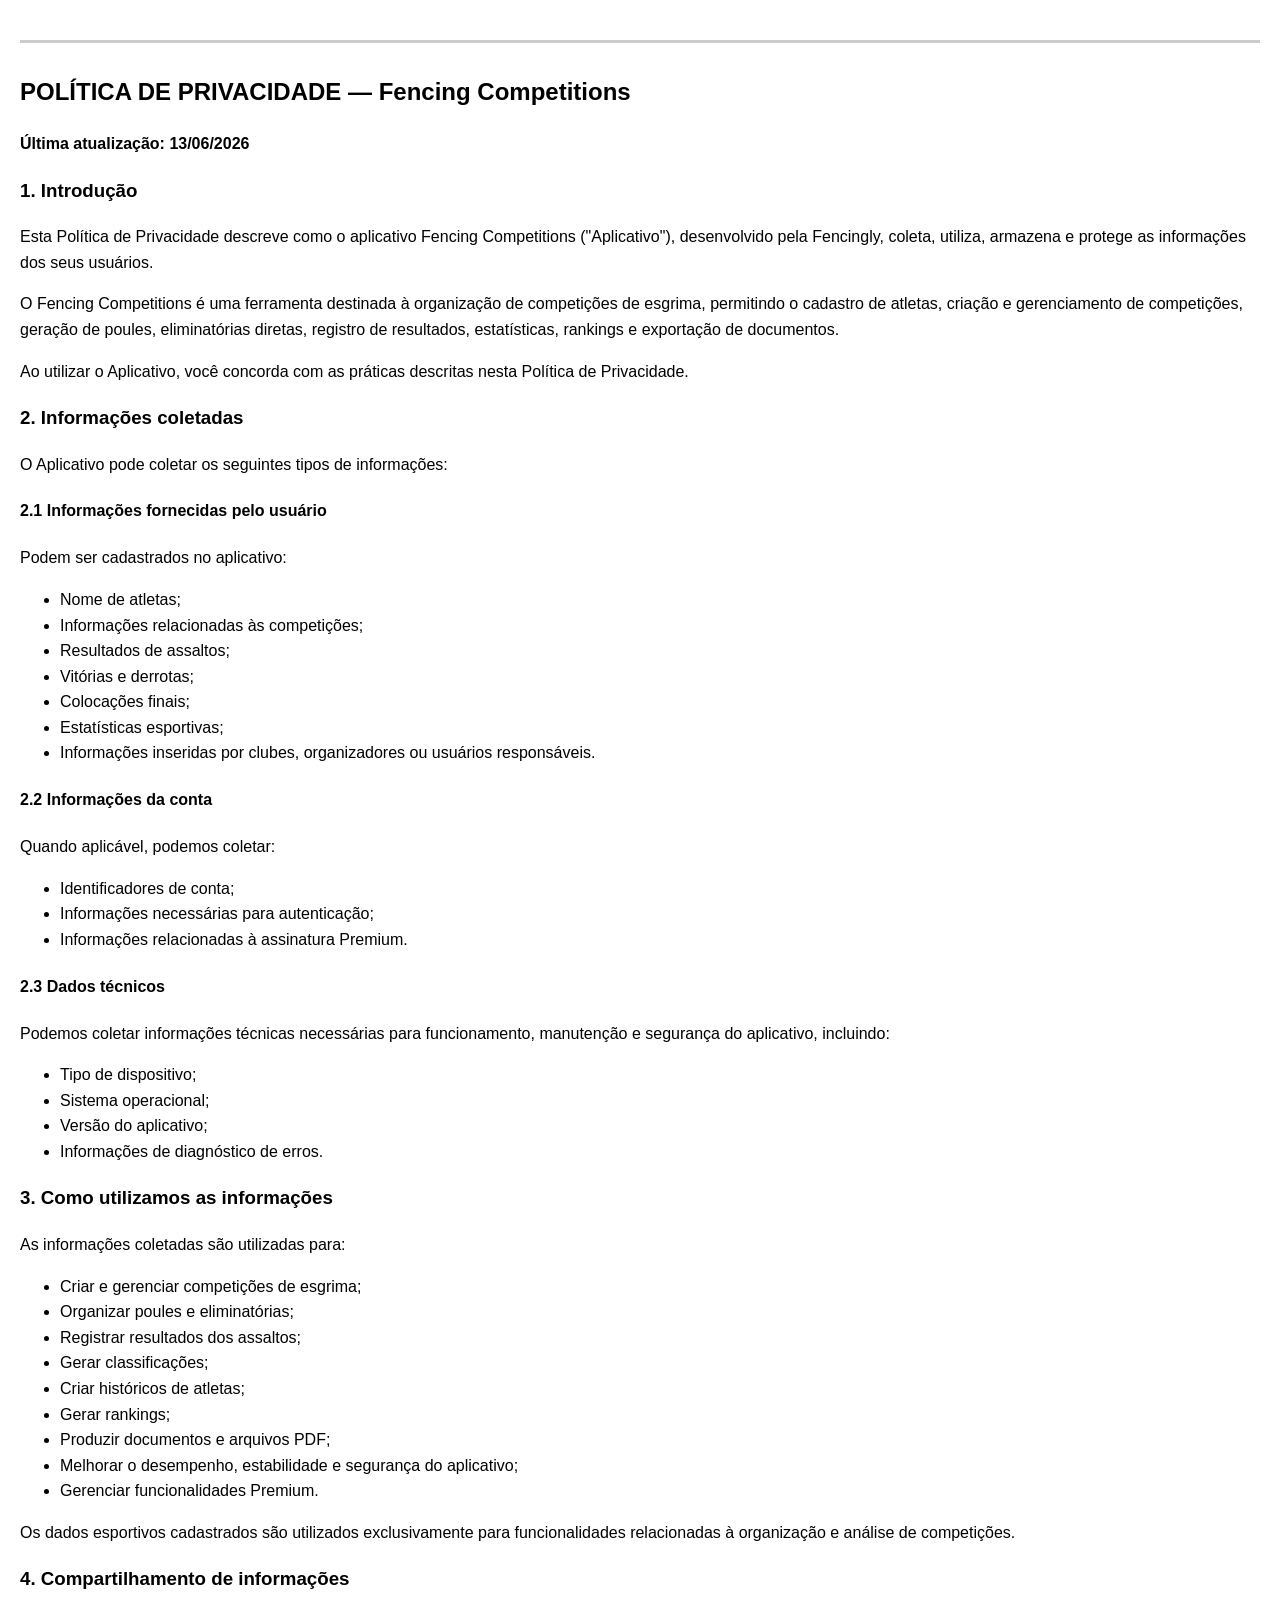
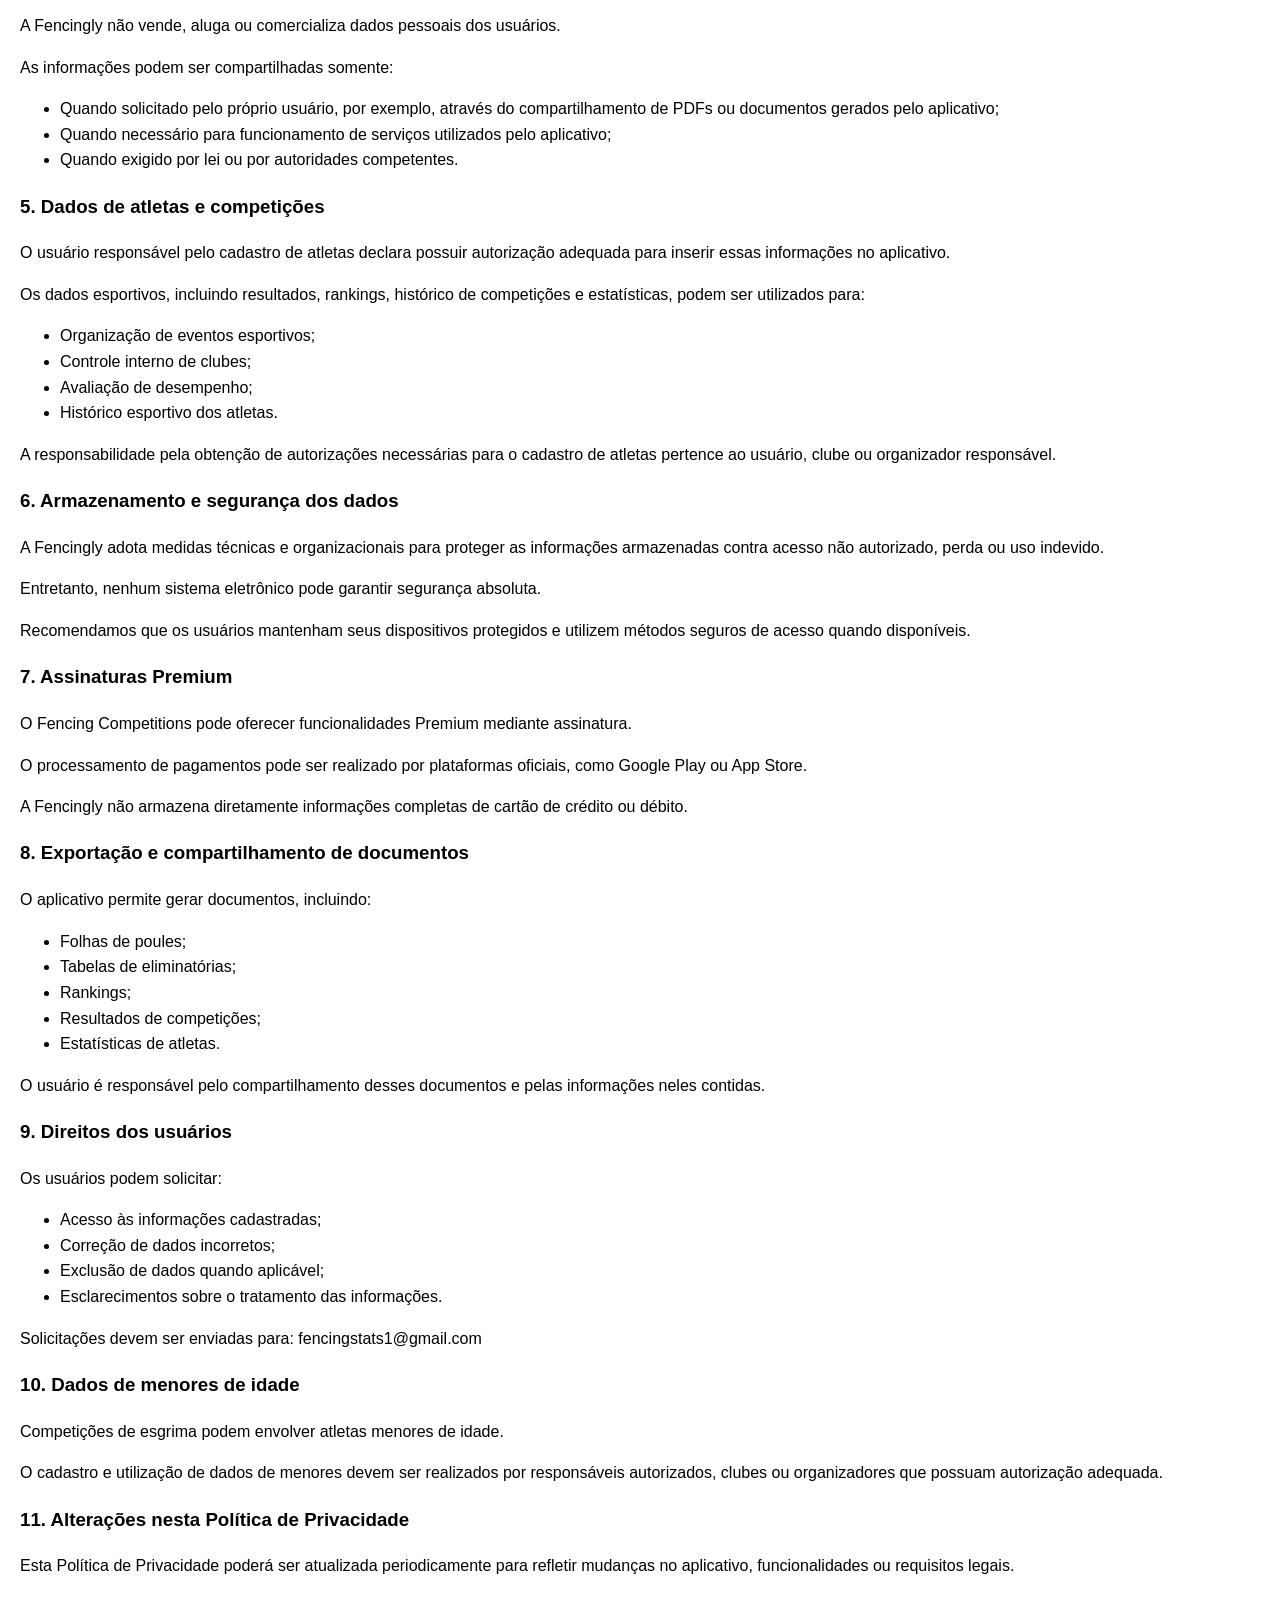
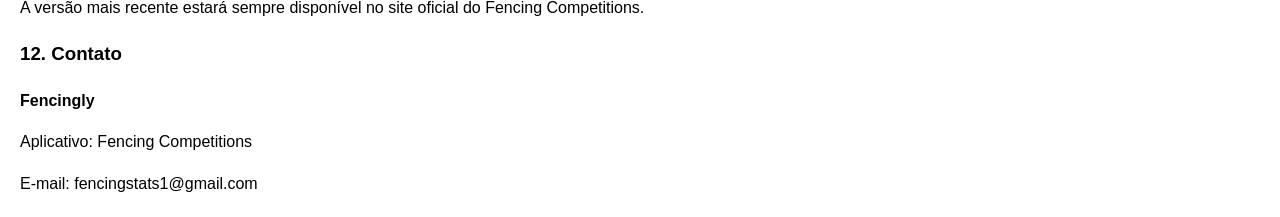
==== privacy-fencing-competitions.html @ 4d1de7b6 "Add Fencing Competitions privacy policy page" ====
<!DOCTYPE html>
<html lang="pt-BR">
<head>
<meta charset="UTF-8">
<meta name="viewport" content="width=device-width, initial-scale=1.0">
<title>Política de Privacidade – Fencing Competitions</title>
<style>
body { font-family: Arial, sans-serif; margin:20px; line-height:1.6; }
.lang { border-top:3px solid #ccc; padding-top:30px; margin-top:40px; }
h2 { margin-top:0; }
</style>
</head>
<body>

<a id="pt"></a>
<div class="lang">
<h2>POLÍTICA DE PRIVACIDADE — Fencing Competitions</h2>

<p><strong>Última atualização: 13/06/2026</strong></p>

<h3>1. Introdução</h3>

<p>Esta Política de Privacidade descreve como o aplicativo Fencing Competitions ("Aplicativo"), desenvolvido pela Fencingly, coleta, utiliza, armazena e protege as informações dos seus usuários.</p>

<p>O Fencing Competitions é uma ferramenta destinada à organização de competições de esgrima, permitindo o cadastro de atletas, criação e gerenciamento de competições, geração de poules, eliminatórias diretas, registro de resultados, estatísticas, rankings e exportação de documentos.</p>

<p>Ao utilizar o Aplicativo, você concorda com as práticas descritas nesta Política de Privacidade.</p>

<h3>2. Informações coletadas</h3>

<p>O Aplicativo pode coletar os seguintes tipos de informações:</p>

<h4>2.1 Informações fornecidas pelo usuário</h4>

<p>Podem ser cadastrados no aplicativo:</p>
<ul>
<li>Nome de atletas;</li>
<li>Informações relacionadas às competições;</li>
<li>Resultados de assaltos;</li>
<li>Vitórias e derrotas;</li>
<li>Colocações finais;</li>
<li>Estatísticas esportivas;</li>
<li>Informações inseridas por clubes, organizadores ou usuários responsáveis.</li>
</ul>

<h4>2.2 Informações da conta</h4>

<p>Quando aplicável, podemos coletar:</p>
<ul>
<li>Identificadores de conta;</li>
<li>Informações necessárias para autenticação;</li>
<li>Informações relacionadas à assinatura Premium.</li>
</ul>

<h4>2.3 Dados técnicos</h4>

<p>Podemos coletar informações técnicas necessárias para funcionamento, manutenção e segurança do aplicativo, incluindo:</p>
<ul>
<li>Tipo de dispositivo;</li>
<li>Sistema operacional;</li>
<li>Versão do aplicativo;</li>
<li>Informações de diagnóstico de erros.</li>
</ul>

<h3>3. Como utilizamos as informações</h3>

<p>As informações coletadas são utilizadas para:</p>
<ul>
<li>Criar e gerenciar competições de esgrima;</li>
<li>Organizar poules e eliminatórias;</li>
<li>Registrar resultados dos assaltos;</li>
<li>Gerar classificações;</li>
<li>Criar históricos de atletas;</li>
<li>Gerar rankings;</li>
<li>Produzir documentos e arquivos PDF;</li>
<li>Melhorar o desempenho, estabilidade e segurança do aplicativo;</li>
<li>Gerenciar funcionalidades Premium.</li>
</ul>

<p>Os dados esportivos cadastrados são utilizados exclusivamente para funcionalidades relacionadas à organização e análise de competições.</p>

<h3>4. Compartilhamento de informações</h3>

<p>A Fencingly não vende, aluga ou comercializa dados pessoais dos usuários.</p>

<p>As informações podem ser compartilhadas somente:</p>
<ul>
<li>Quando solicitado pelo próprio usuário, por exemplo, através do compartilhamento de PDFs ou documentos gerados pelo aplicativo;</li>
<li>Quando necessário para funcionamento de serviços utilizados pelo aplicativo;</li>
<li>Quando exigido por lei ou por autoridades competentes.</li>
</ul>

<h3>5. Dados de atletas e competições</h3>

<p>O usuário responsável pelo cadastro de atletas declara possuir autorização adequada para inserir essas informações no aplicativo.</p>

<p>Os dados esportivos, incluindo resultados, rankings, histórico de competições e estatísticas, podem ser utilizados para:</p>
<ul>
<li>Organização de eventos esportivos;</li>
<li>Controle interno de clubes;</li>
<li>Avaliação de desempenho;</li>
<li>Histórico esportivo dos atletas.</li>
</ul>

<p>A responsabilidade pela obtenção de autorizações necessárias para o cadastro de atletas pertence ao usuário, clube ou organizador responsável.</p>

<h3>6. Armazenamento e segurança dos dados</h3>

<p>A Fencingly adota medidas técnicas e organizacionais para proteger as informações armazenadas contra acesso não autorizado, perda ou uso indevido.</p>

<p>Entretanto, nenhum sistema eletrônico pode garantir segurança absoluta.</p>

<p>Recomendamos que os usuários mantenham seus dispositivos protegidos e utilizem métodos seguros de acesso quando disponíveis.</p>

<h3>7. Assinaturas Premium</h3>

<p>O Fencing Competitions pode oferecer funcionalidades Premium mediante assinatura.</p>

<p>O processamento de pagamentos pode ser realizado por plataformas oficiais, como Google Play ou App Store.</p>

<p>A Fencingly não armazena diretamente informações completas de cartão de crédito ou débito.</p>

<h3>8. Exportação e compartilhamento de documentos</h3>

<p>O aplicativo permite gerar documentos, incluindo:</p>
<ul>
<li>Folhas de poules;</li>
<li>Tabelas de eliminatórias;</li>
<li>Rankings;</li>
<li>Resultados de competições;</li>
<li>Estatísticas de atletas.</li>
</ul>

<p>O usuário é responsável pelo compartilhamento desses documentos e pelas informações neles contidas.</p>

<h3>9. Direitos dos usuários</h3>

<p>Os usuários podem solicitar:</p>
<ul>
<li>Acesso às informações cadastradas;</li>
<li>Correção de dados incorretos;</li>
<li>Exclusão de dados quando aplicável;</li>
<li>Esclarecimentos sobre o tratamento das informações.</li>
</ul>

<p>Solicitações devem ser enviadas para: fencingstats1@gmail.com</p>

<h3>10. Dados de menores de idade</h3>

<p>Competições de esgrima podem envolver atletas menores de idade.</p>

<p>O cadastro e utilização de dados de menores devem ser realizados por responsáveis autorizados, clubes ou organizadores que possuam autorização adequada.</p>

<h3>11. Alterações nesta Política de Privacidade</h3>

<p>Esta Política de Privacidade poderá ser atualizada periodicamente para refletir mudanças no aplicativo, funcionalidades ou requisitos legais.</p>

<p>A versão mais recente estará sempre disponível no site oficial do Fencing Competitions.</p>

<h3>12. Contato</h3>

<p><strong>Fencingly</strong></p>
<p>Aplicativo: Fencing Competitions</p>
<p>E-mail: fencingstats1@gmail.com</p>

</div>

</body>
</html>
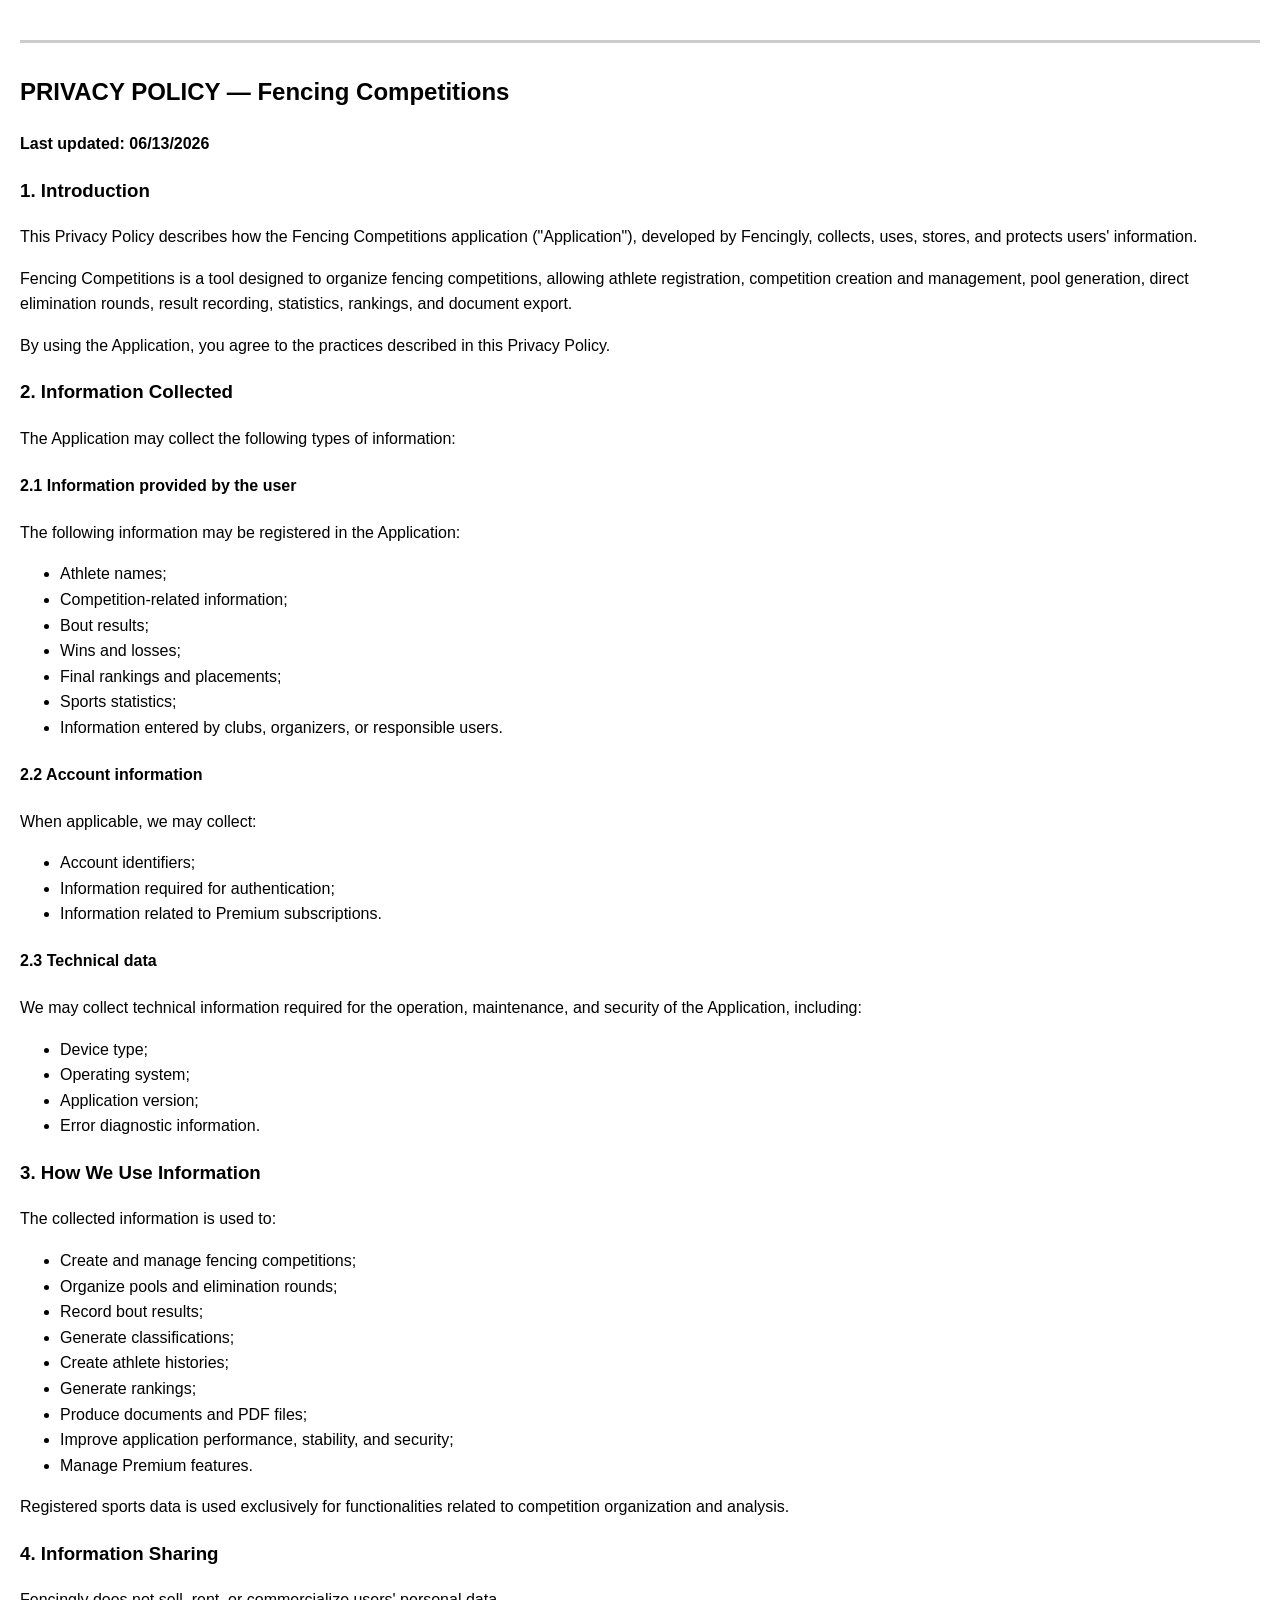
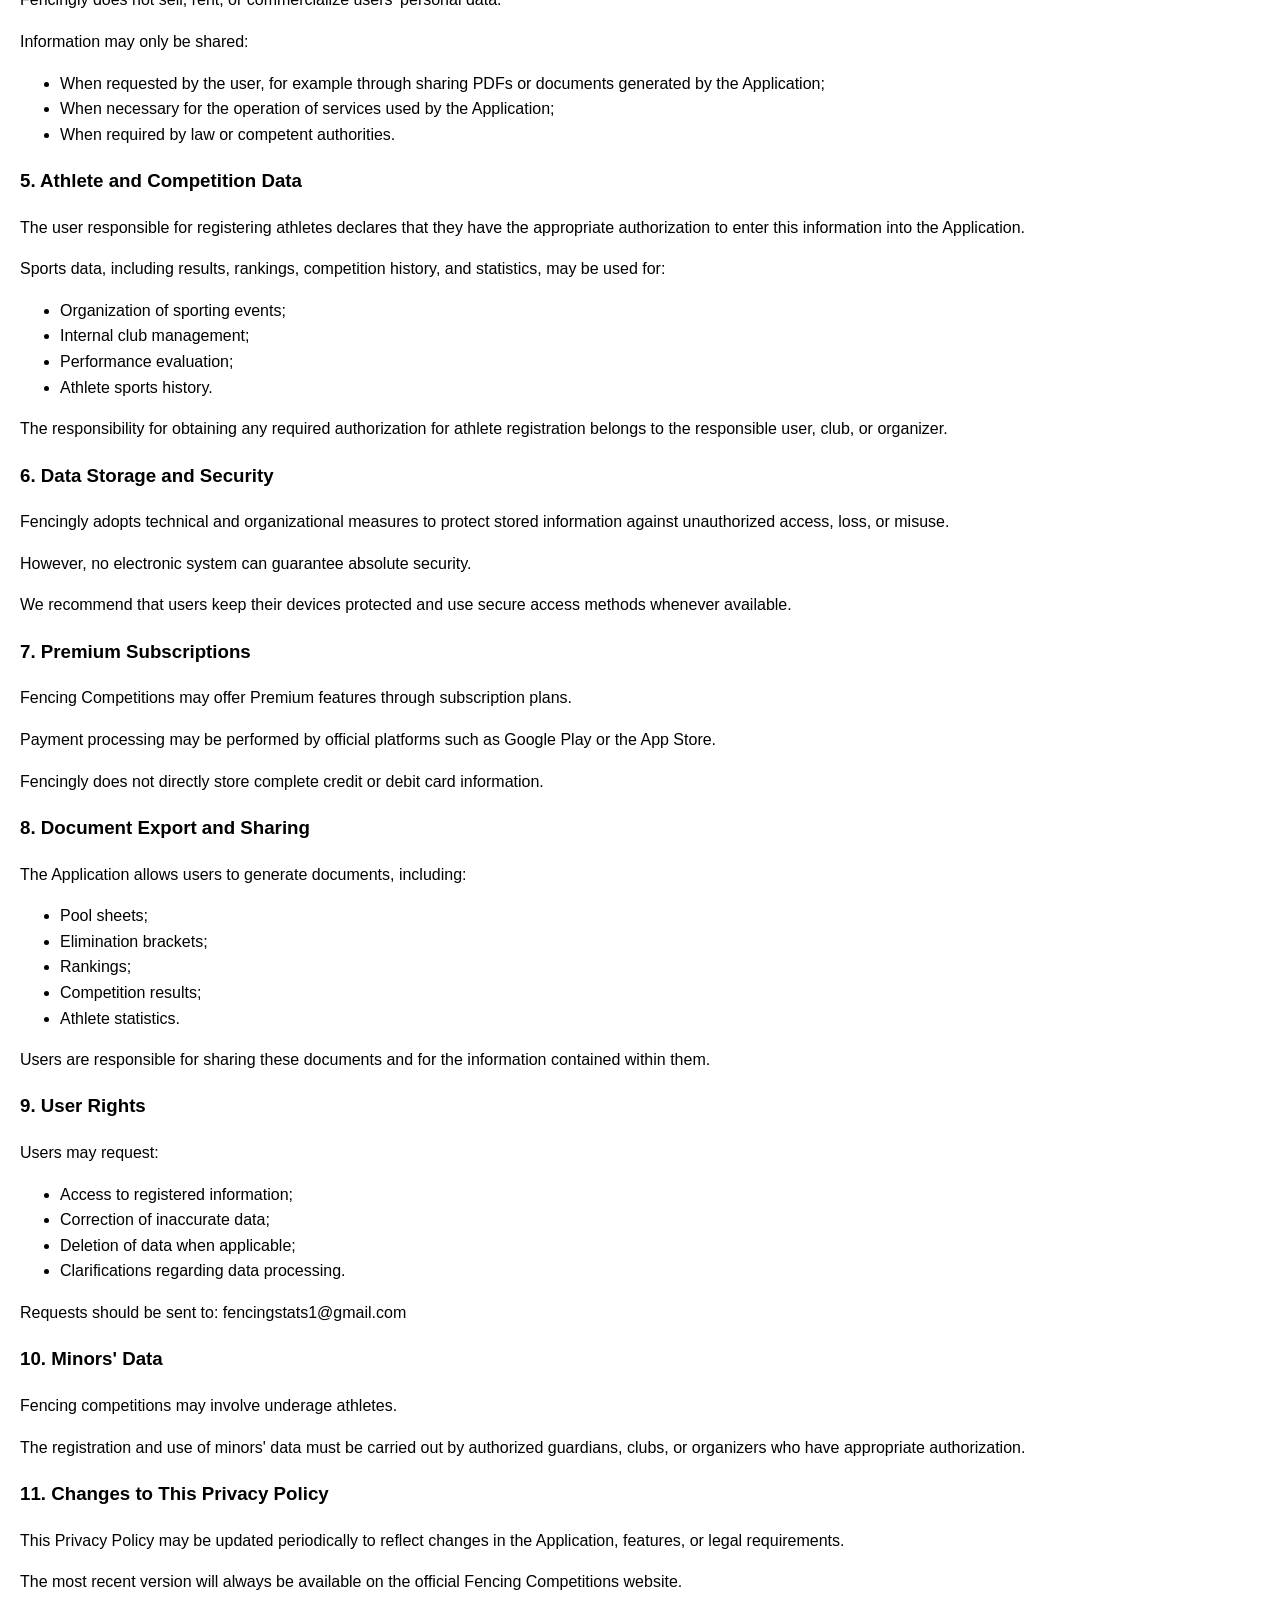
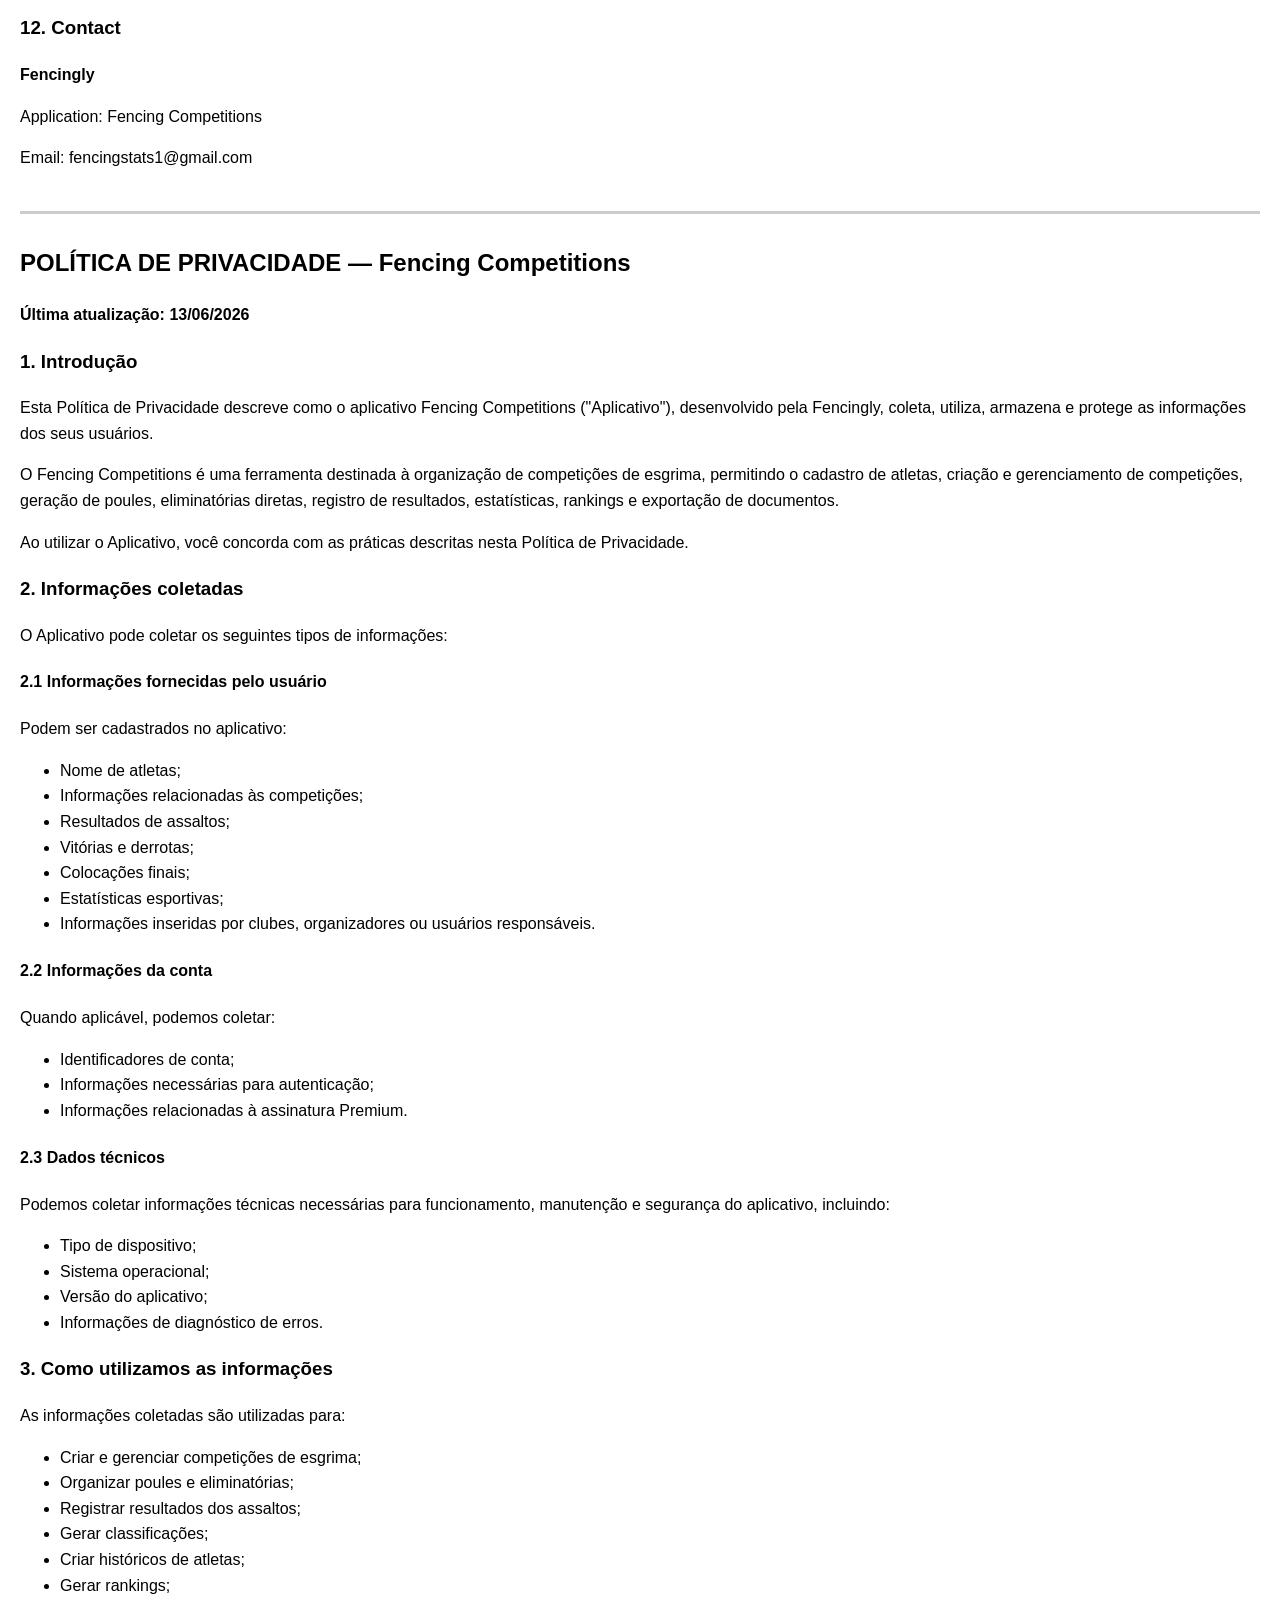
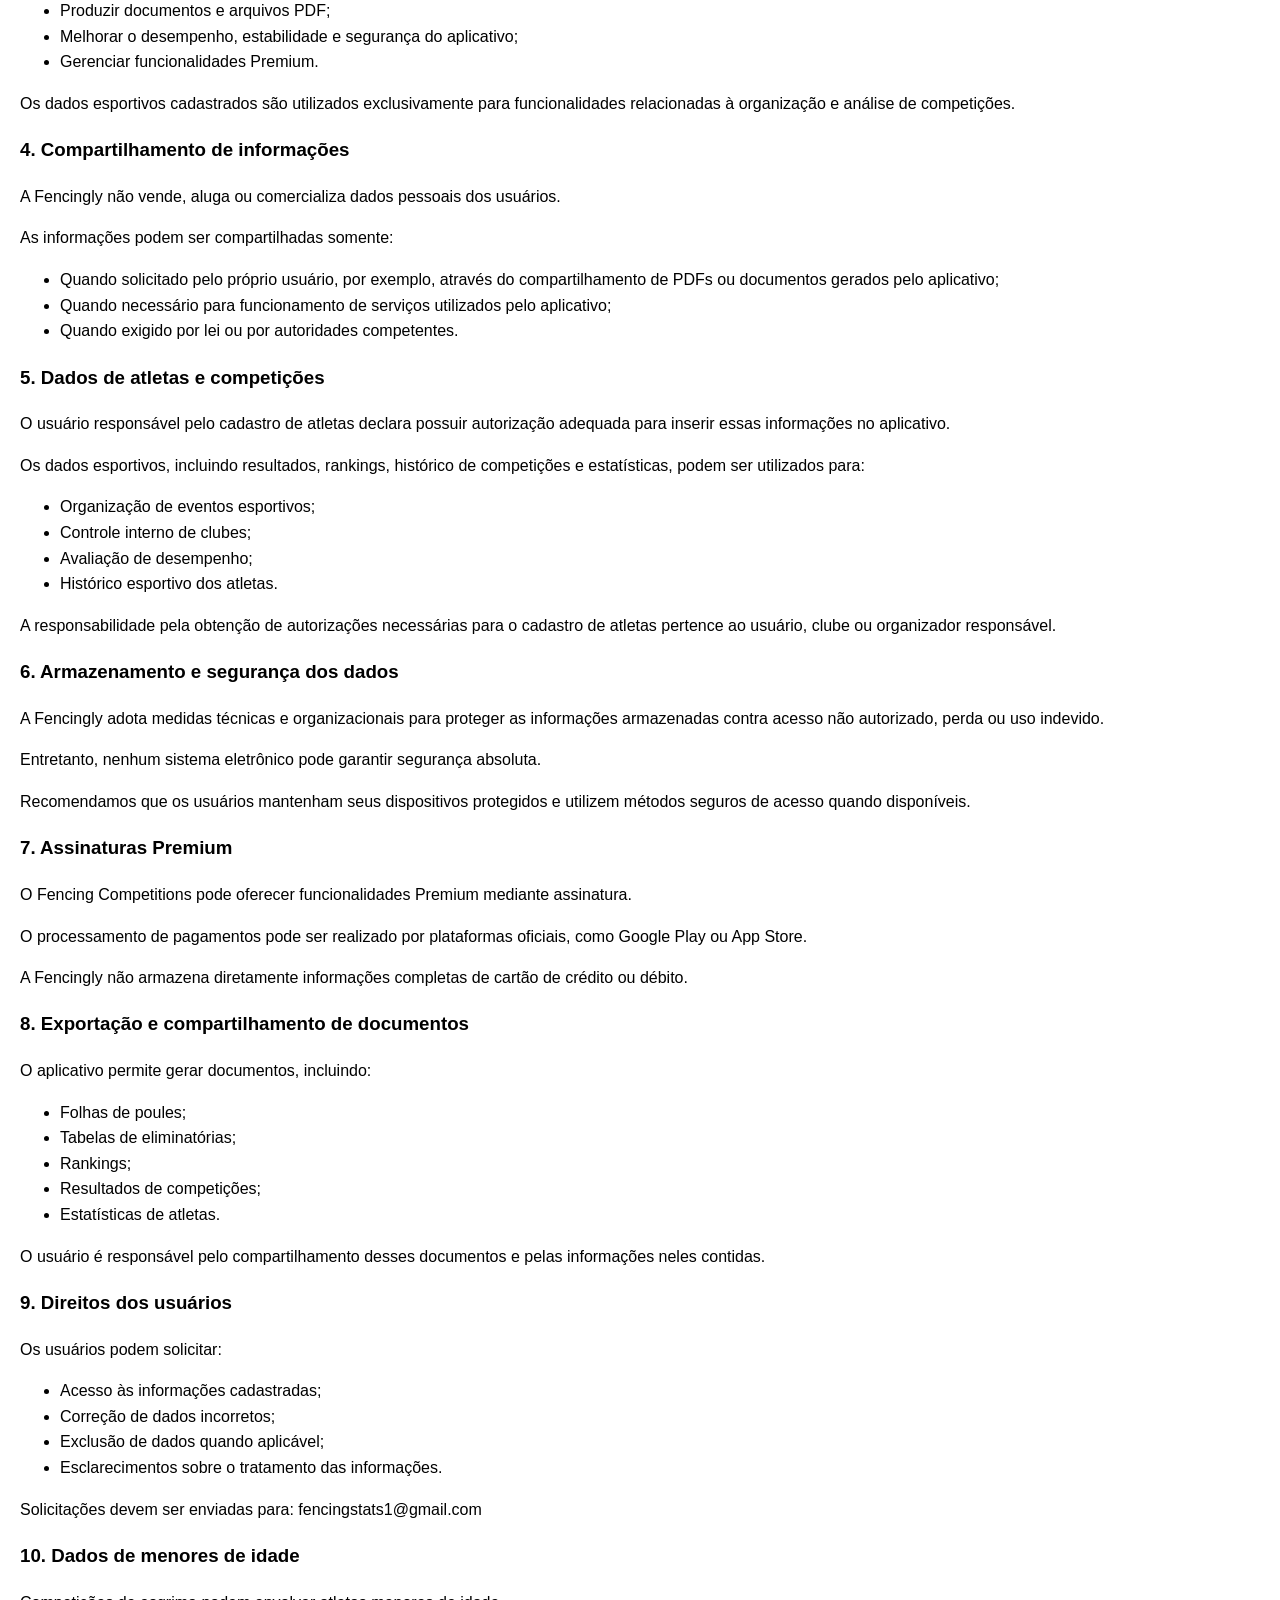
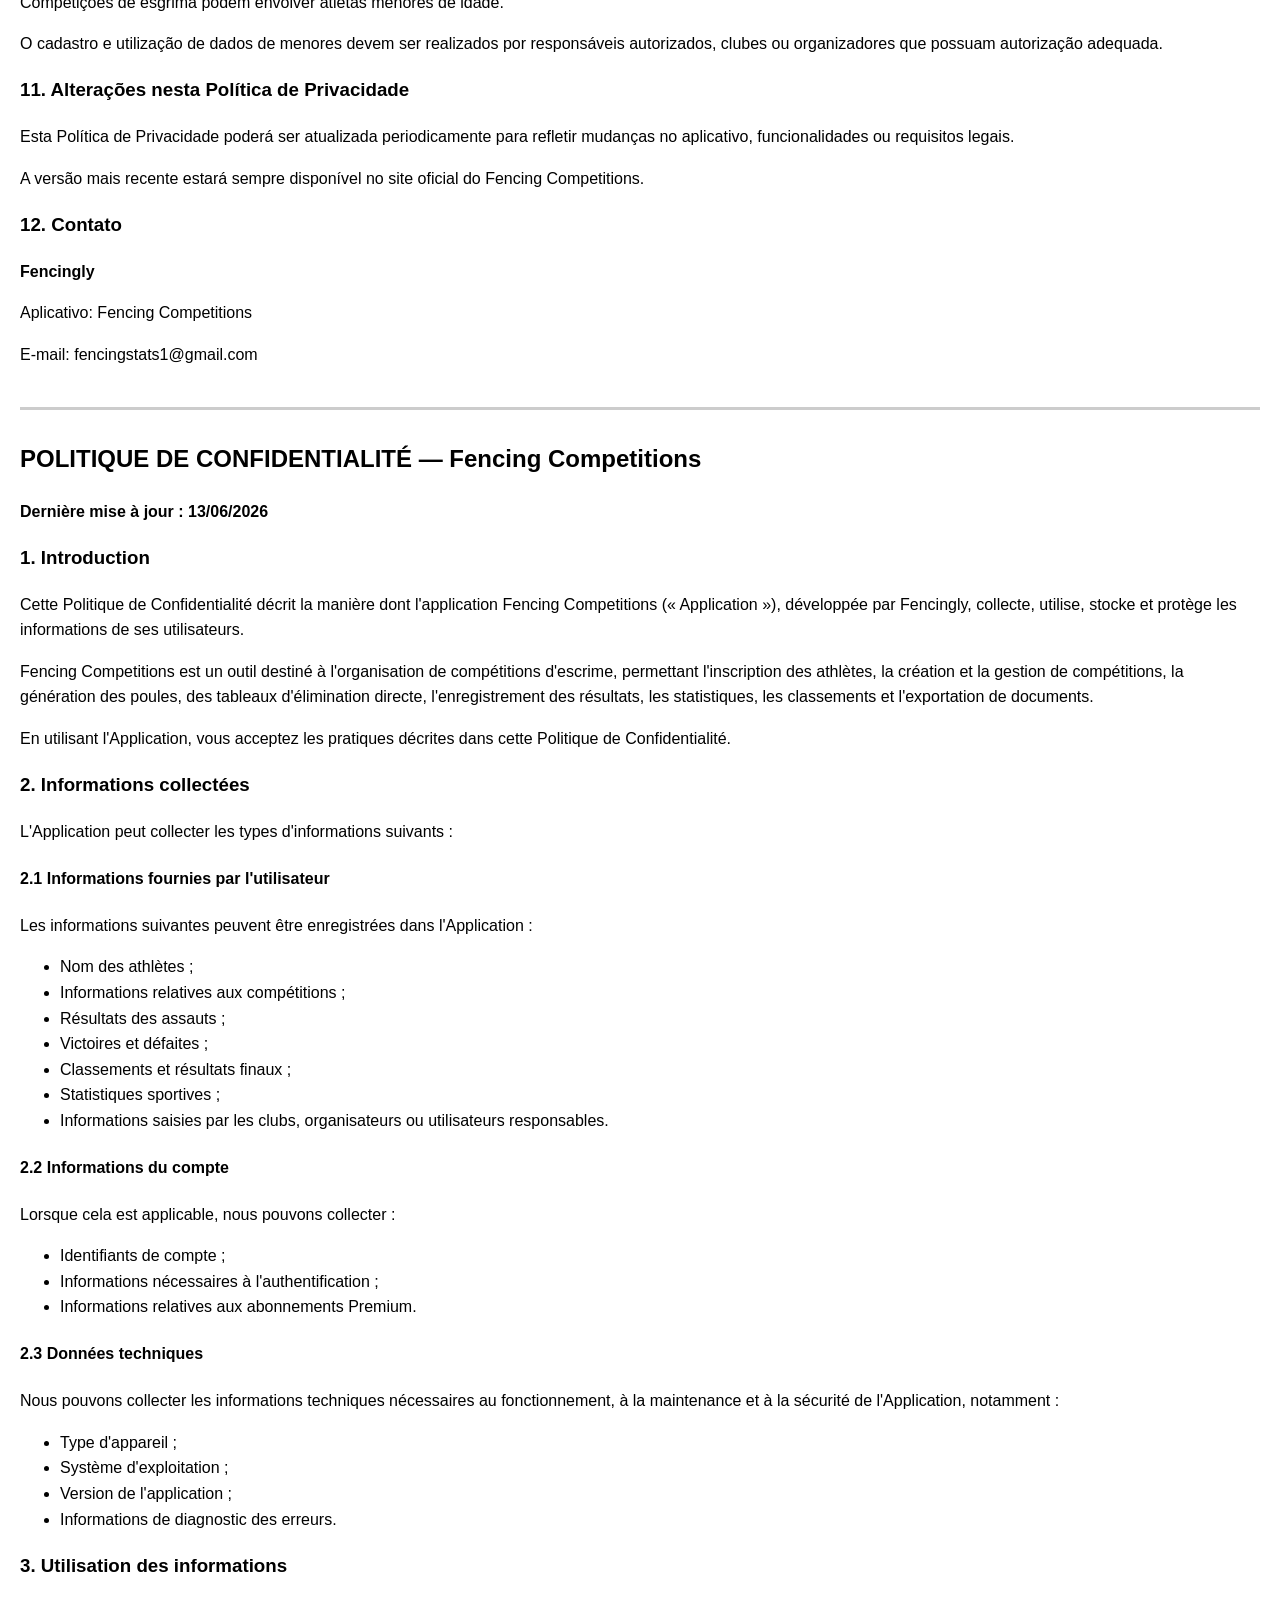
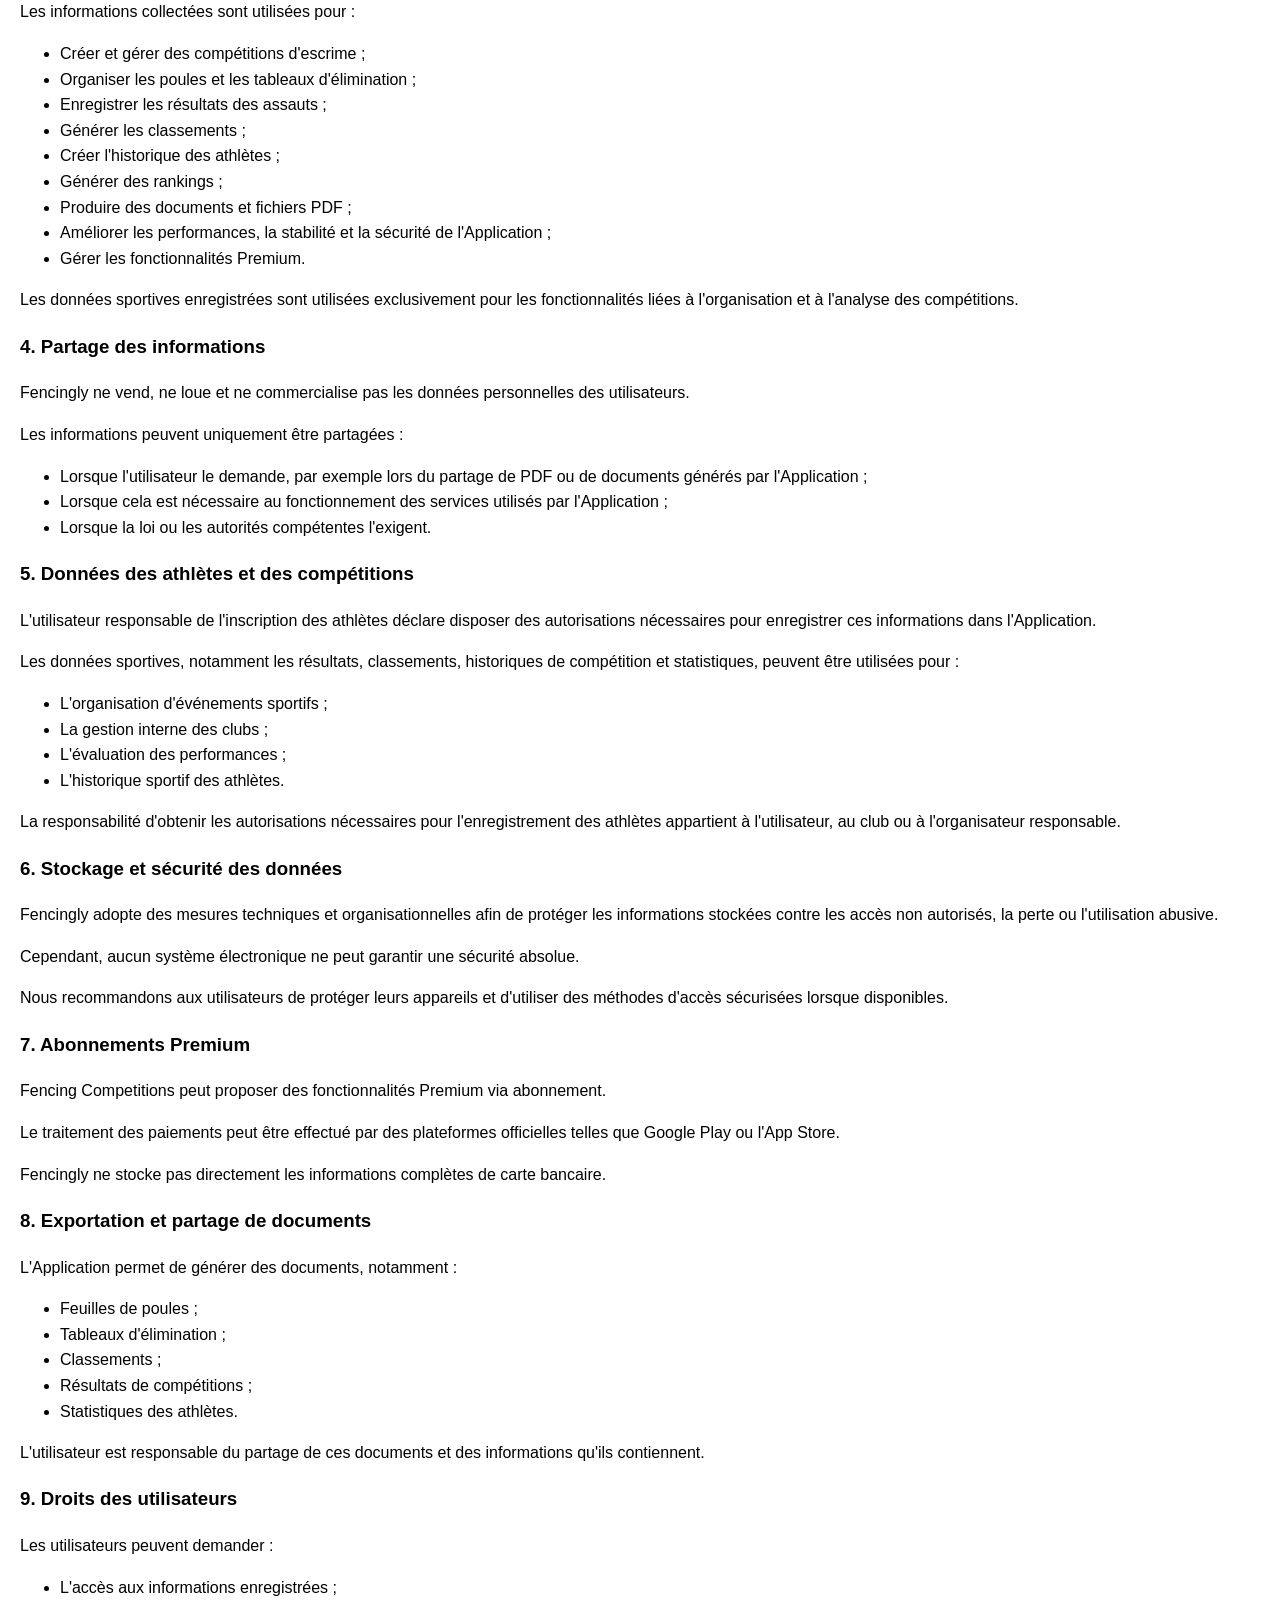
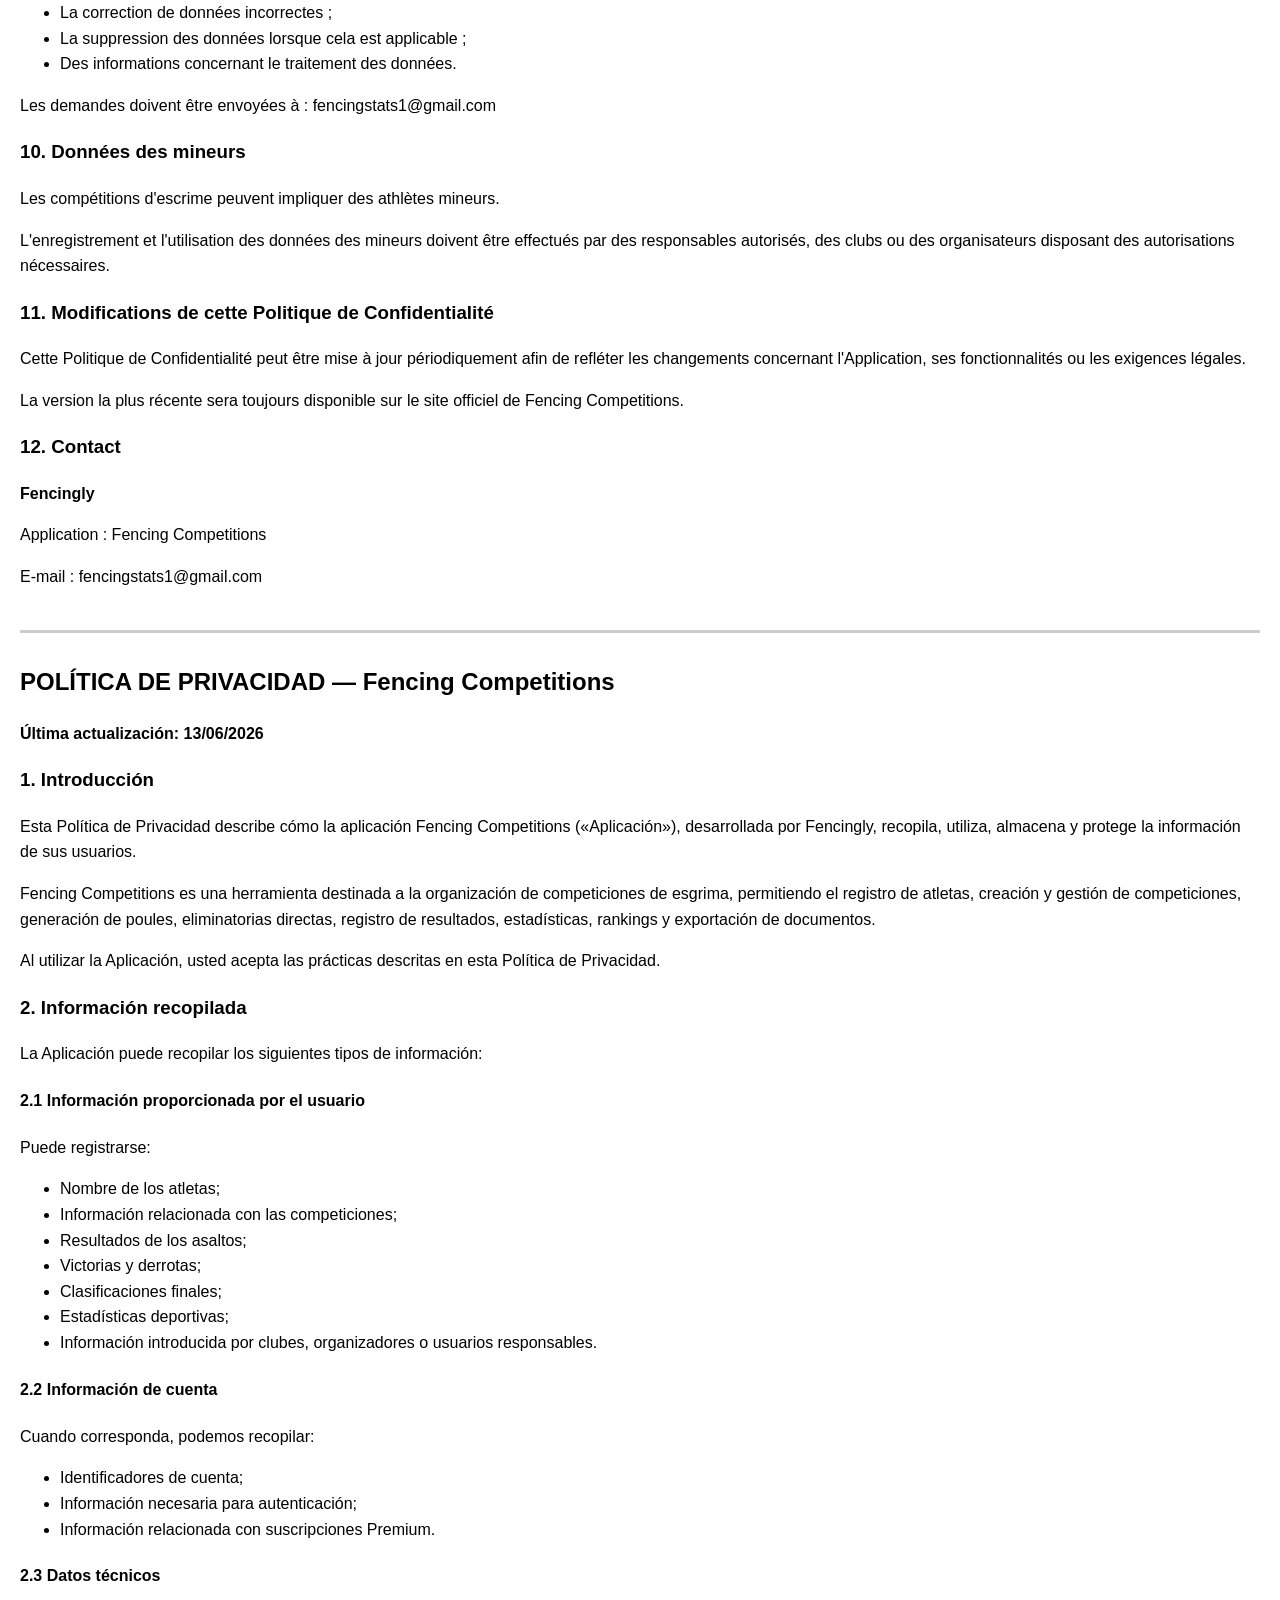
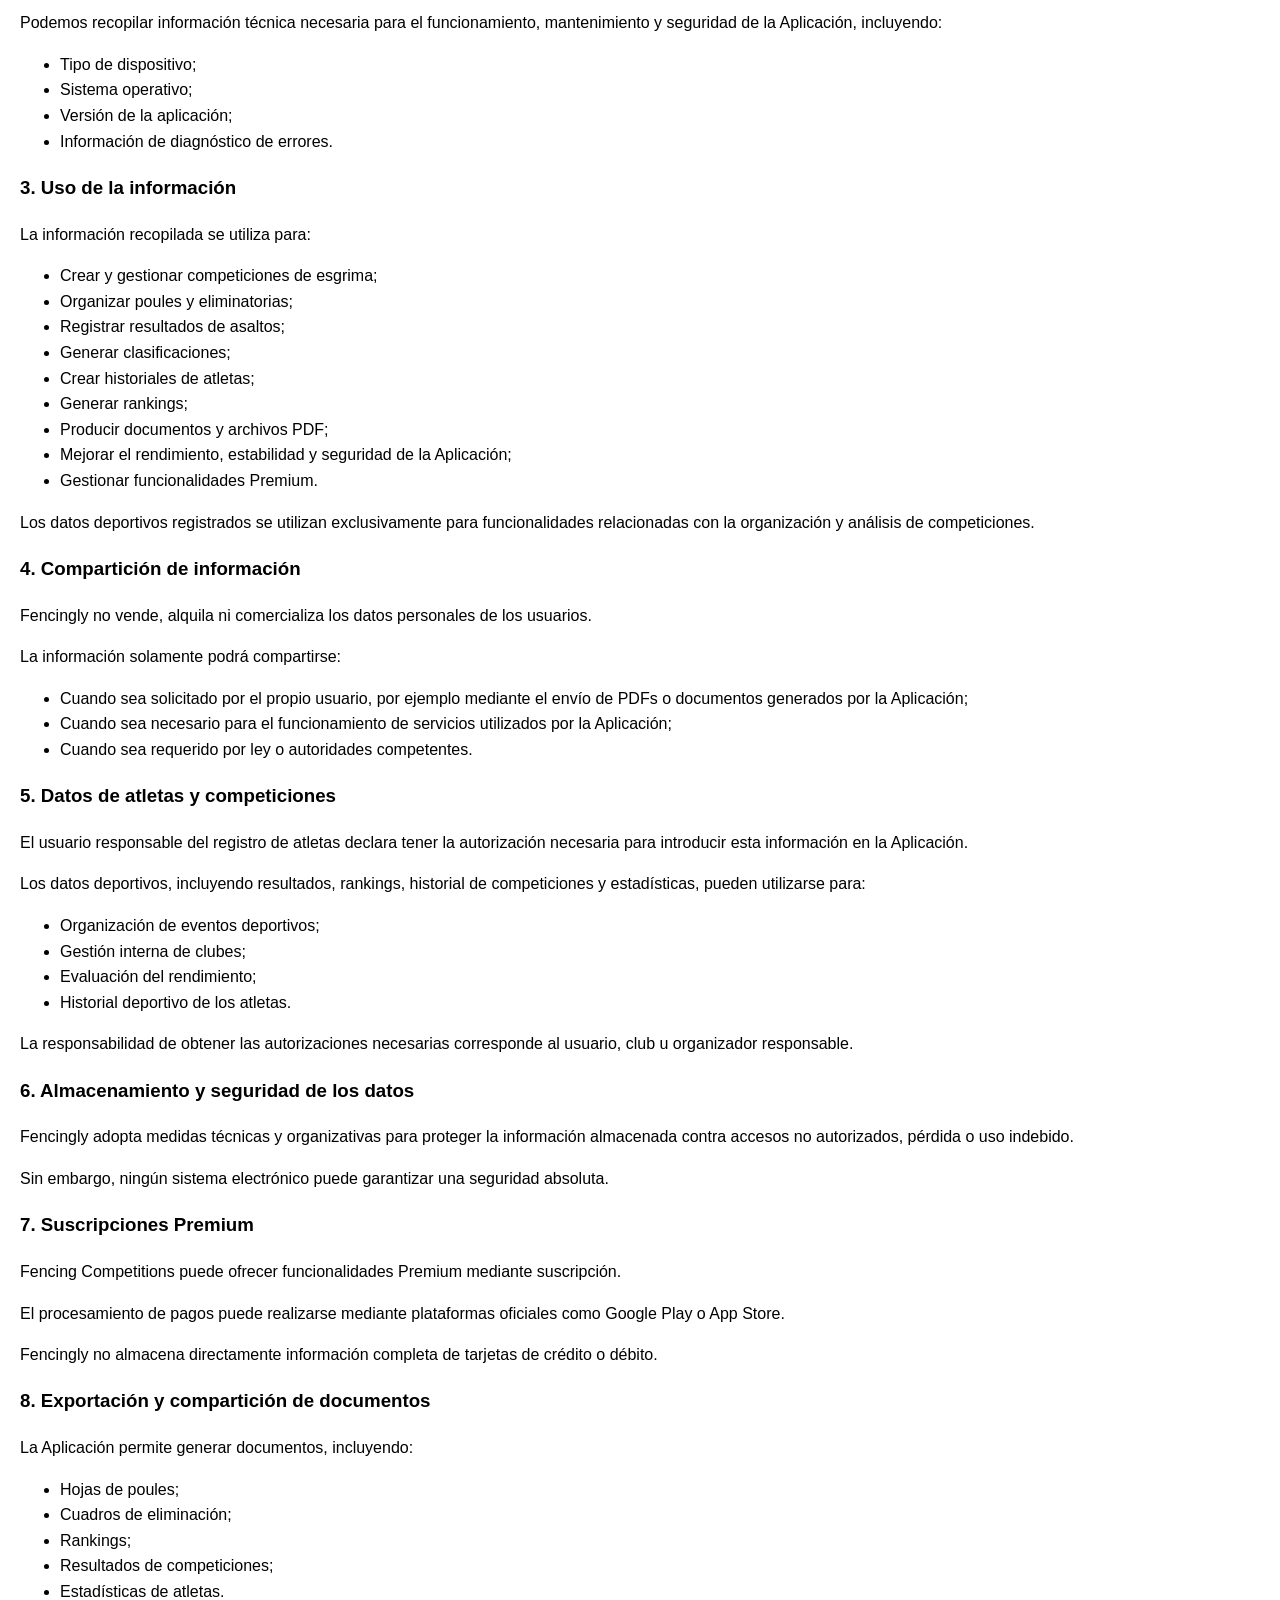
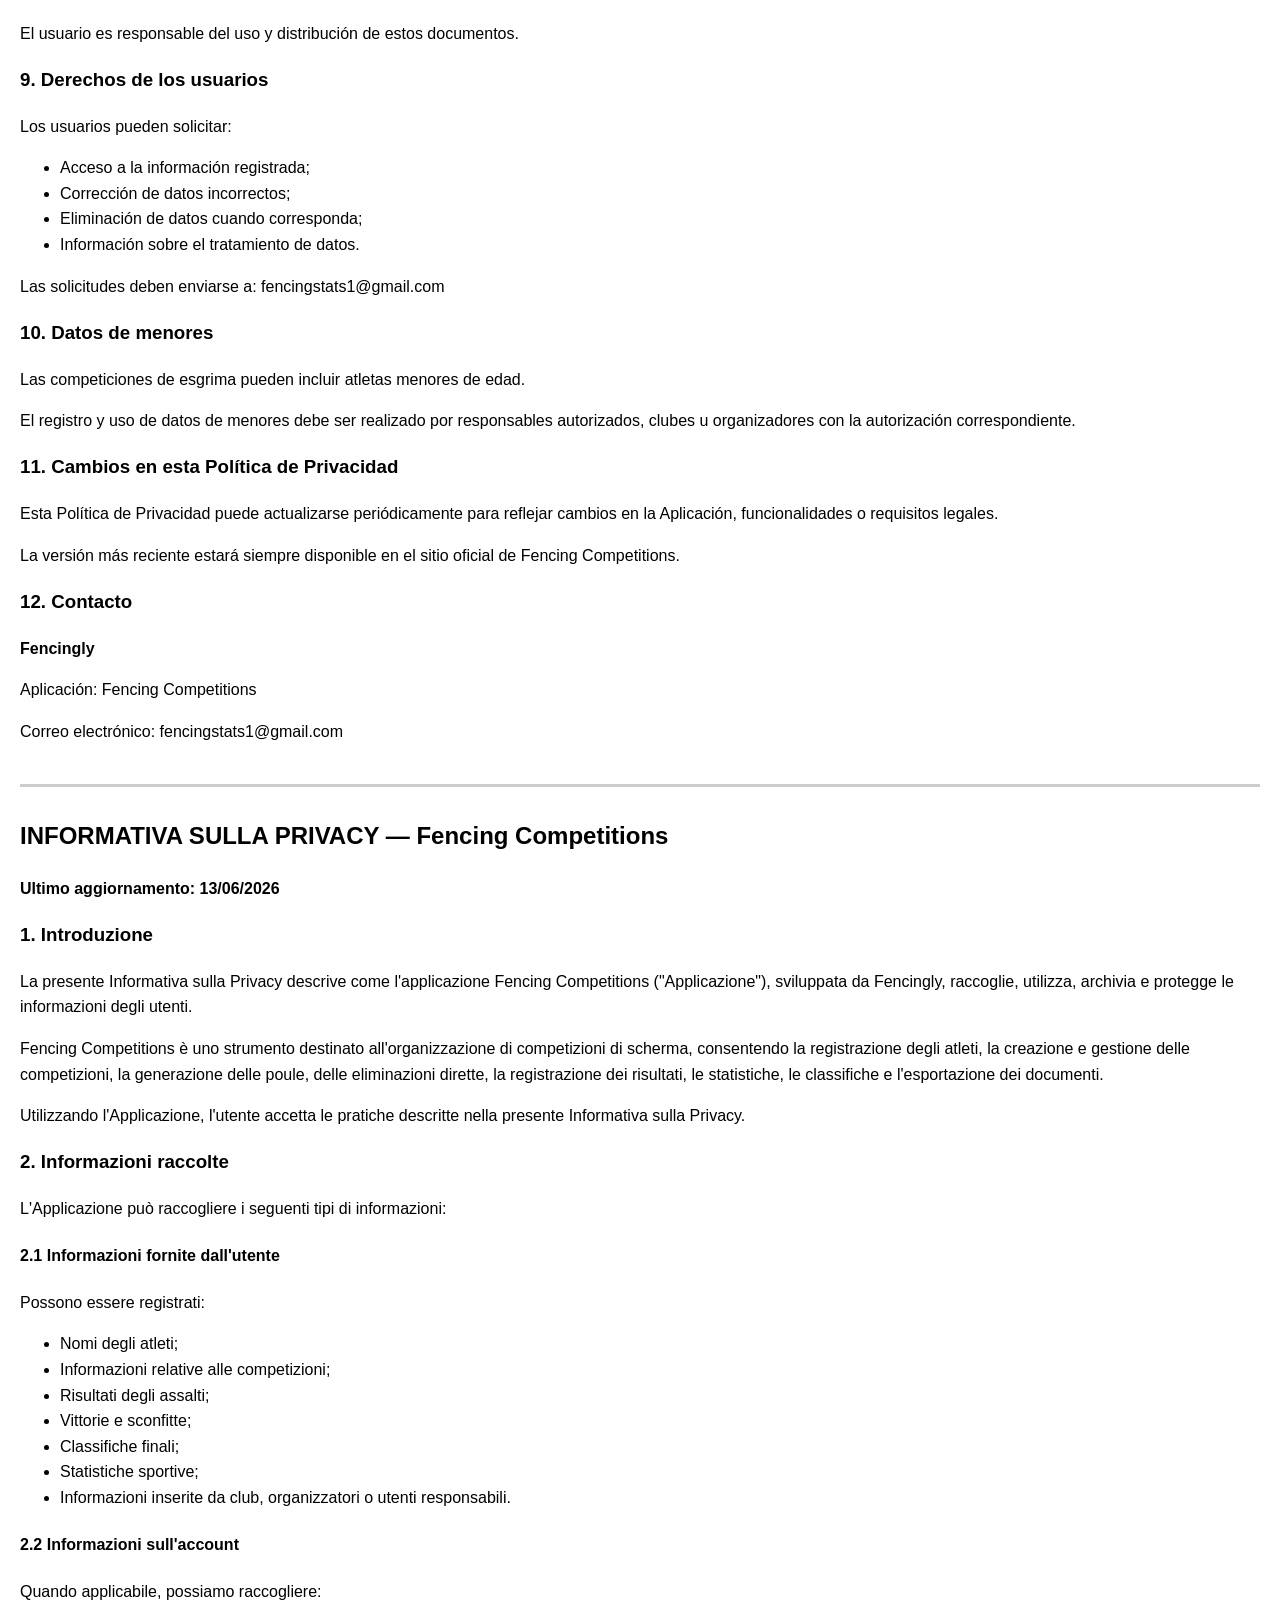
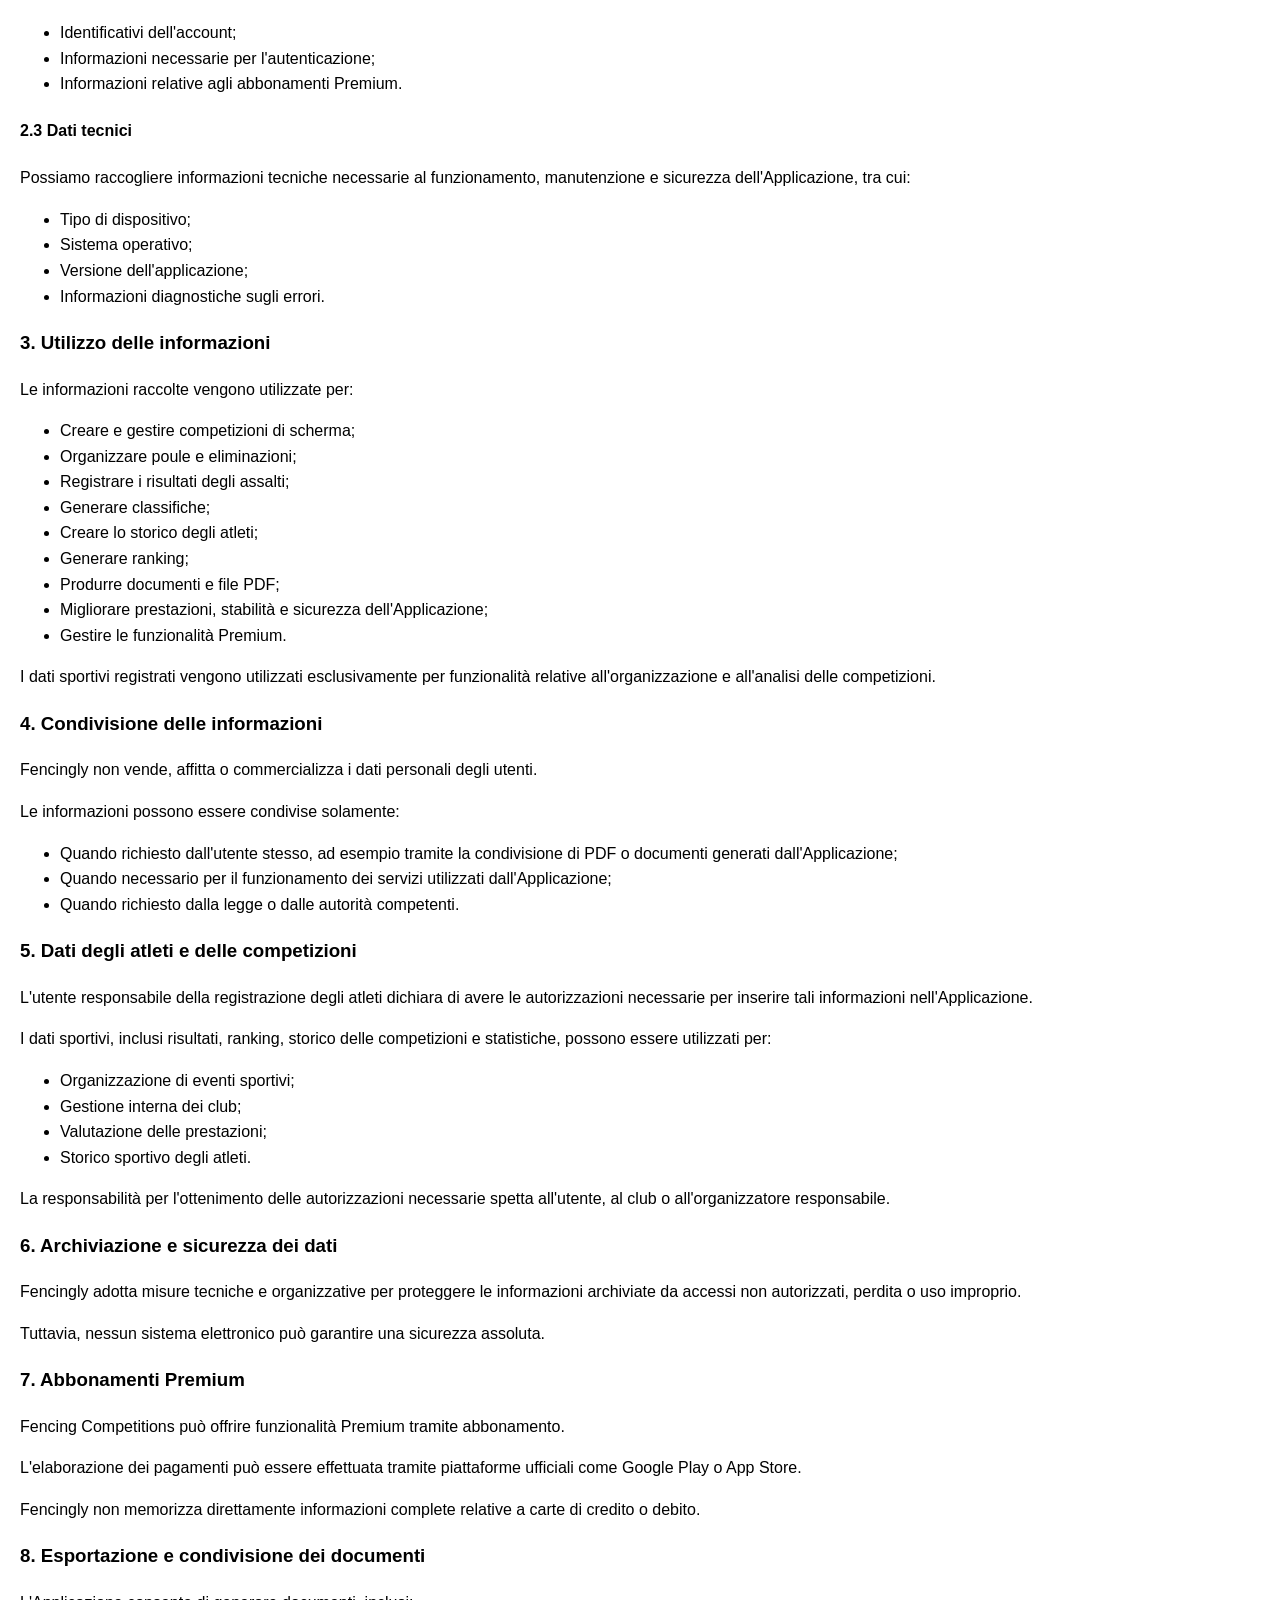
==== commit 89a00a64: "Update Fencing Competitions privacy policy with multilingual versions" ====
--- a/privacy-fencing-competitions.html
+++ b/privacy-fencing-competitions.html
@@ -12,6 +12,159 @@
 </head>
 <body>
 
+<a id="en"></a>
+<div class="lang">
+<h2>PRIVACY POLICY — Fencing Competitions</h2>
+
+<p><strong>Last updated: 06/13/2026</strong></p>
+
+<h3>1. Introduction</h3>
+
+<p>This Privacy Policy describes how the Fencing Competitions application ("Application"), developed by Fencingly, collects, uses, stores, and protects users' information.</p>
+
+<p>Fencing Competitions is a tool designed to organize fencing competitions, allowing athlete registration, competition creation and management, pool generation, direct elimination rounds, result recording, statistics, rankings, and document export.</p>
+
+<p>By using the Application, you agree to the practices described in this Privacy Policy.</p>
+
+<h3>2. Information Collected</h3>
+
+<p>The Application may collect the following types of information:</p>
+
+<h4>2.1 Information provided by the user</h4>
+
+<p>The following information may be registered in the Application:</p>
+<ul>
+<li>Athlete names;</li>
+<li>Competition-related information;</li>
+<li>Bout results;</li>
+<li>Wins and losses;</li>
+<li>Final rankings and placements;</li>
+<li>Sports statistics;</li>
+<li>Information entered by clubs, organizers, or responsible users.</li>
+</ul>
+
+<h4>2.2 Account information</h4>
+
+<p>When applicable, we may collect:</p>
+<ul>
+<li>Account identifiers;</li>
+<li>Information required for authentication;</li>
+<li>Information related to Premium subscriptions.</li>
+</ul>
+
+<h4>2.3 Technical data</h4>
+
+<p>We may collect technical information required for the operation, maintenance, and security of the Application, including:</p>
+<ul>
+<li>Device type;</li>
+<li>Operating system;</li>
+<li>Application version;</li>
+<li>Error diagnostic information.</li>
+</ul>
+
+<h3>3. How We Use Information</h3>
+
+<p>The collected information is used to:</p>
+<ul>
+<li>Create and manage fencing competitions;</li>
+<li>Organize pools and elimination rounds;</li>
+<li>Record bout results;</li>
+<li>Generate classifications;</li>
+<li>Create athlete histories;</li>
+<li>Generate rankings;</li>
+<li>Produce documents and PDF files;</li>
+<li>Improve application performance, stability, and security;</li>
+<li>Manage Premium features.</li>
+</ul>
+
+<p>Registered sports data is used exclusively for functionalities related to competition organization and analysis.</p>
+
+<h3>4. Information Sharing</h3>
+
+<p>Fencingly does not sell, rent, or commercialize users' personal data.</p>
+
+<p>Information may only be shared:</p>
+<ul>
+<li>When requested by the user, for example through sharing PDFs or documents generated by the Application;</li>
+<li>When necessary for the operation of services used by the Application;</li>
+<li>When required by law or competent authorities.</li>
+</ul>
+
+<h3>5. Athlete and Competition Data</h3>
+
+<p>The user responsible for registering athletes declares that they have the appropriate authorization to enter this information into the Application.</p>
+
+<p>Sports data, including results, rankings, competition history, and statistics, may be used for:</p>
+<ul>
+<li>Organization of sporting events;</li>
+<li>Internal club management;</li>
+<li>Performance evaluation;</li>
+<li>Athlete sports history.</li>
+</ul>
+
+<p>The responsibility for obtaining any required authorization for athlete registration belongs to the responsible user, club, or organizer.</p>
+
+<h3>6. Data Storage and Security</h3>
+
+<p>Fencingly adopts technical and organizational measures to protect stored information against unauthorized access, loss, or misuse.</p>
+
+<p>However, no electronic system can guarantee absolute security.</p>
+
+<p>We recommend that users keep their devices protected and use secure access methods whenever available.</p>
+
+<h3>7. Premium Subscriptions</h3>
+
+<p>Fencing Competitions may offer Premium features through subscription plans.</p>
+
+<p>Payment processing may be performed by official platforms such as Google Play or the App Store.</p>
+
+<p>Fencingly does not directly store complete credit or debit card information.</p>
+
+<h3>8. Document Export and Sharing</h3>
+
+<p>The Application allows users to generate documents, including:</p>
+<ul>
+<li>Pool sheets;</li>
+<li>Elimination brackets;</li>
+<li>Rankings;</li>
+<li>Competition results;</li>
+<li>Athlete statistics.</li>
+</ul>
+
+<p>Users are responsible for sharing these documents and for the information contained within them.</p>
+
+<h3>9. User Rights</h3>
+
+<p>Users may request:</p>
+<ul>
+<li>Access to registered information;</li>
+<li>Correction of inaccurate data;</li>
+<li>Deletion of data when applicable;</li>
+<li>Clarifications regarding data processing.</li>
+</ul>
+
+<p>Requests should be sent to: fencingstats1@gmail.com</p>
+
+<h3>10. Minors' Data</h3>
+
+<p>Fencing competitions may involve underage athletes.</p>
+
+<p>The registration and use of minors' data must be carried out by authorized guardians, clubs, or organizers who have appropriate authorization.</p>
+
+<h3>11. Changes to This Privacy Policy</h3>
+
+<p>This Privacy Policy may be updated periodically to reflect changes in the Application, features, or legal requirements.</p>
+
+<p>The most recent version will always be available on the official Fencing Competitions website.</p>
+
+<h3>12. Contact</h3>
+
+<p><strong>Fencingly</strong></p>
+<p>Application: Fencing Competitions</p>
+<p>Email: fencingstats1@gmail.com</p>
+
+</div>
+
 <a id="pt"></a>
 <div class="lang">
 <h2>POLÍTICA DE PRIVACIDADE — Fencing Competitions</h2>
@@ -165,5 +318,460 @@
 
 </div>
 
+<a id="fr"></a>
+<div class="lang">
+<h2>POLITIQUE DE CONFIDENTIALITÉ — Fencing Competitions</h2>
+
+<p><strong>Dernière mise à jour : 13/06/2026</strong></p>
+
+<h3>1. Introduction</h3>
+
+<p>Cette Politique de Confidentialité décrit la manière dont l'application Fencing Competitions (« Application »), développée par Fencingly, collecte, utilise, stocke et protège les informations de ses utilisateurs.</p>
+
+<p>Fencing Competitions est un outil destiné à l'organisation de compétitions d'escrime, permettant l'inscription des athlètes, la création et la gestion de compétitions, la génération des poules, des tableaux d'élimination directe, l'enregistrement des résultats, les statistiques, les classements et l'exportation de documents.</p>
+
+<p>En utilisant l'Application, vous acceptez les pratiques décrites dans cette Politique de Confidentialité.</p>
+
+<h3>2. Informations collectées</h3>
+
+<p>L'Application peut collecter les types d'informations suivants :</p>
+
+<h4>2.1 Informations fournies par l'utilisateur</h4>
+
+<p>Les informations suivantes peuvent être enregistrées dans l'Application :</p>
+<ul>
+<li>Nom des athlètes ;</li>
+<li>Informations relatives aux compétitions ;</li>
+<li>Résultats des assauts ;</li>
+<li>Victoires et défaites ;</li>
+<li>Classements et résultats finaux ;</li>
+<li>Statistiques sportives ;</li>
+<li>Informations saisies par les clubs, organisateurs ou utilisateurs responsables.</li>
+</ul>
+
+<h4>2.2 Informations du compte</h4>
+
+<p>Lorsque cela est applicable, nous pouvons collecter :</p>
+<ul>
+<li>Identifiants de compte ;</li>
+<li>Informations nécessaires à l'authentification ;</li>
+<li>Informations relatives aux abonnements Premium.</li>
+</ul>
+
+<h4>2.3 Données techniques</h4>
+
+<p>Nous pouvons collecter les informations techniques nécessaires au fonctionnement, à la maintenance et à la sécurité de l'Application, notamment :</p>
+<ul>
+<li>Type d'appareil ;</li>
+<li>Système d'exploitation ;</li>
+<li>Version de l'application ;</li>
+<li>Informations de diagnostic des erreurs.</li>
+</ul>
+
+<h3>3. Utilisation des informations</h3>
+
+<p>Les informations collectées sont utilisées pour :</p>
+<ul>
+<li>Créer et gérer des compétitions d'escrime ;</li>
+<li>Organiser les poules et les tableaux d'élimination ;</li>
+<li>Enregistrer les résultats des assauts ;</li>
+<li>Générer les classements ;</li>
+<li>Créer l'historique des athlètes ;</li>
+<li>Générer des rankings ;</li>
+<li>Produire des documents et fichiers PDF ;</li>
+<li>Améliorer les performances, la stabilité et la sécurité de l'Application ;</li>
+<li>Gérer les fonctionnalités Premium.</li>
+</ul>
+
+<p>Les données sportives enregistrées sont utilisées exclusivement pour les fonctionnalités liées à l'organisation et à l'analyse des compétitions.</p>
+
+<h3>4. Partage des informations</h3>
+
+<p>Fencingly ne vend, ne loue et ne commercialise pas les données personnelles des utilisateurs.</p>
+
+<p>Les informations peuvent uniquement être partagées :</p>
+<ul>
+<li>Lorsque l'utilisateur le demande, par exemple lors du partage de PDF ou de documents générés par l'Application ;</li>
+<li>Lorsque cela est nécessaire au fonctionnement des services utilisés par l'Application ;</li>
+<li>Lorsque la loi ou les autorités compétentes l'exigent.</li>
+</ul>
+
+<h3>5. Données des athlètes et des compétitions</h3>
+
+<p>L'utilisateur responsable de l'inscription des athlètes déclare disposer des autorisations nécessaires pour enregistrer ces informations dans l'Application.</p>
+
+<p>Les données sportives, notamment les résultats, classements, historiques de compétition et statistiques, peuvent être utilisées pour :</p>
+<ul>
+<li>L'organisation d'événements sportifs ;</li>
+<li>La gestion interne des clubs ;</li>
+<li>L'évaluation des performances ;</li>
+<li>L'historique sportif des athlètes.</li>
+</ul>
+
+<p>La responsabilité d'obtenir les autorisations nécessaires pour l'enregistrement des athlètes appartient à l'utilisateur, au club ou à l'organisateur responsable.</p>
+
+<h3>6. Stockage et sécurité des données</h3>
+
+<p>Fencingly adopte des mesures techniques et organisationnelles afin de protéger les informations stockées contre les accès non autorisés, la perte ou l'utilisation abusive.</p>
+
+<p>Cependant, aucun système électronique ne peut garantir une sécurité absolue.</p>
+
+<p>Nous recommandons aux utilisateurs de protéger leurs appareils et d'utiliser des méthodes d'accès sécurisées lorsque disponibles.</p>
+
+<h3>7. Abonnements Premium</h3>
+
+<p>Fencing Competitions peut proposer des fonctionnalités Premium via abonnement.</p>
+
+<p>Le traitement des paiements peut être effectué par des plateformes officielles telles que Google Play ou l'App Store.</p>
+
+<p>Fencingly ne stocke pas directement les informations complètes de carte bancaire.</p>
+
+<h3>8. Exportation et partage de documents</h3>
+
+<p>L'Application permet de générer des documents, notamment :</p>
+<ul>
+<li>Feuilles de poules ;</li>
+<li>Tableaux d'élimination ;</li>
+<li>Classements ;</li>
+<li>Résultats de compétitions ;</li>
+<li>Statistiques des athlètes.</li>
+</ul>
+
+<p>L'utilisateur est responsable du partage de ces documents et des informations qu'ils contiennent.</p>
+
+<h3>9. Droits des utilisateurs</h3>
+
+<p>Les utilisateurs peuvent demander :</p>
+<ul>
+<li>L'accès aux informations enregistrées ;</li>
+<li>La correction de données incorrectes ;</li>
+<li>La suppression des données lorsque cela est applicable ;</li>
+<li>Des informations concernant le traitement des données.</li>
+</ul>
+
+<p>Les demandes doivent être envoyées à : fencingstats1@gmail.com</p>
+
+<h3>10. Données des mineurs</h3>
+
+<p>Les compétitions d'escrime peuvent impliquer des athlètes mineurs.</p>
+
+<p>L'enregistrement et l'utilisation des données des mineurs doivent être effectués par des responsables autorisés, des clubs ou des organisateurs disposant des autorisations nécessaires.</p>
+
+<h3>11. Modifications de cette Politique de Confidentialité</h3>
+
+<p>Cette Politique de Confidentialité peut être mise à jour périodiquement afin de refléter les changements concernant l'Application, ses fonctionnalités ou les exigences légales.</p>
+
+<p>La version la plus récente sera toujours disponible sur le site officiel de Fencing Competitions.</p>
+
+<h3>12. Contact</h3>
+
+<p><strong>Fencingly</strong></p>
+<p>Application : Fencing Competitions</p>
+<p>E-mail : fencingstats1@gmail.com</p>
+
+</div>
+
+<a id="es"></a>
+<div class="lang">
+<h2>POLÍTICA DE PRIVACIDAD — Fencing Competitions</h2>
+
+<p><strong>Última actualización: 13/06/2026</strong></p>
+
+<h3>1. Introducción</h3>
+
+<p>Esta Política de Privacidad describe cómo la aplicación Fencing Competitions («Aplicación»), desarrollada por Fencingly, recopila, utiliza, almacena y protege la información de sus usuarios.</p>
+
+<p>Fencing Competitions es una herramienta destinada a la organización de competiciones de esgrima, permitiendo el registro de atletas, creación y gestión de competiciones, generación de poules, eliminatorias directas, registro de resultados, estadísticas, rankings y exportación de documentos.</p>
+
+<p>Al utilizar la Aplicación, usted acepta las prácticas descritas en esta Política de Privacidad.</p>
+
+<h3>2. Información recopilada</h3>
+
+<p>La Aplicación puede recopilar los siguientes tipos de información:</p>
+
+<h4>2.1 Información proporcionada por el usuario</h4>
+
+<p>Puede registrarse:</p>
+<ul>
+<li>Nombre de los atletas;</li>
+<li>Información relacionada con las competiciones;</li>
+<li>Resultados de los asaltos;</li>
+<li>Victorias y derrotas;</li>
+<li>Clasificaciones finales;</li>
+<li>Estadísticas deportivas;</li>
+<li>Información introducida por clubes, organizadores o usuarios responsables.</li>
+</ul>
+
+<h4>2.2 Información de cuenta</h4>
+
+<p>Cuando corresponda, podemos recopilar:</p>
+<ul>
+<li>Identificadores de cuenta;</li>
+<li>Información necesaria para autenticación;</li>
+<li>Información relacionada con suscripciones Premium.</li>
+</ul>
+
+<h4>2.3 Datos técnicos</h4>
+
+<p>Podemos recopilar información técnica necesaria para el funcionamiento, mantenimiento y seguridad de la Aplicación, incluyendo:</p>
+<ul>
+<li>Tipo de dispositivo;</li>
+<li>Sistema operativo;</li>
+<li>Versión de la aplicación;</li>
+<li>Información de diagnóstico de errores.</li>
+</ul>
+
+<h3>3. Uso de la información</h3>
+
+<p>La información recopilada se utiliza para:</p>
+<ul>
+<li>Crear y gestionar competiciones de esgrima;</li>
+<li>Organizar poules y eliminatorias;</li>
+<li>Registrar resultados de asaltos;</li>
+<li>Generar clasificaciones;</li>
+<li>Crear historiales de atletas;</li>
+<li>Generar rankings;</li>
+<li>Producir documentos y archivos PDF;</li>
+<li>Mejorar el rendimiento, estabilidad y seguridad de la Aplicación;</li>
+<li>Gestionar funcionalidades Premium.</li>
+</ul>
+
+<p>Los datos deportivos registrados se utilizan exclusivamente para funcionalidades relacionadas con la organización y análisis de competiciones.</p>
+
+<h3>4. Compartición de información</h3>
+
+<p>Fencingly no vende, alquila ni comercializa los datos personales de los usuarios.</p>
+
+<p>La información solamente podrá compartirse:</p>
+<ul>
+<li>Cuando sea solicitado por el propio usuario, por ejemplo mediante el envío de PDFs o documentos generados por la Aplicación;</li>
+<li>Cuando sea necesario para el funcionamiento de servicios utilizados por la Aplicación;</li>
+<li>Cuando sea requerido por ley o autoridades competentes.</li>
+</ul>
+
+<h3>5. Datos de atletas y competiciones</h3>
+
+<p>El usuario responsable del registro de atletas declara tener la autorización necesaria para introducir esta información en la Aplicación.</p>
+
+<p>Los datos deportivos, incluyendo resultados, rankings, historial de competiciones y estadísticas, pueden utilizarse para:</p>
+<ul>
+<li>Organización de eventos deportivos;</li>
+<li>Gestión interna de clubes;</li>
+<li>Evaluación del rendimiento;</li>
+<li>Historial deportivo de los atletas.</li>
+</ul>
+
+<p>La responsabilidad de obtener las autorizaciones necesarias corresponde al usuario, club u organizador responsable.</p>
+
+<h3>6. Almacenamiento y seguridad de los datos</h3>
+
+<p>Fencingly adopta medidas técnicas y organizativas para proteger la información almacenada contra accesos no autorizados, pérdida o uso indebido.</p>
+
+<p>Sin embargo, ningún sistema electrónico puede garantizar una seguridad absoluta.</p>
+
+<h3>7. Suscripciones Premium</h3>
+
+<p>Fencing Competitions puede ofrecer funcionalidades Premium mediante suscripción.</p>
+
+<p>El procesamiento de pagos puede realizarse mediante plataformas oficiales como Google Play o App Store.</p>
+
+<p>Fencingly no almacena directamente información completa de tarjetas de crédito o débito.</p>
+
+<h3>8. Exportación y compartición de documentos</h3>
+
+<p>La Aplicación permite generar documentos, incluyendo:</p>
+<ul>
+<li>Hojas de poules;</li>
+<li>Cuadros de eliminación;</li>
+<li>Rankings;</li>
+<li>Resultados de competiciones;</li>
+<li>Estadísticas de atletas.</li>
+</ul>
+
+<p>El usuario es responsable del uso y distribución de estos documentos.</p>
+
+<h3>9. Derechos de los usuarios</h3>
+
+<p>Los usuarios pueden solicitar:</p>
+<ul>
+<li>Acceso a la información registrada;</li>
+<li>Corrección de datos incorrectos;</li>
+<li>Eliminación de datos cuando corresponda;</li>
+<li>Información sobre el tratamiento de datos.</li>
+</ul>
+
+<p>Las solicitudes deben enviarse a: fencingstats1@gmail.com</p>
+
+<h3>10. Datos de menores</h3>
+
+<p>Las competiciones de esgrima pueden incluir atletas menores de edad.</p>
+
+<p>El registro y uso de datos de menores debe ser realizado por responsables autorizados, clubes u organizadores con la autorización correspondiente.</p>
+
+<h3>11. Cambios en esta Política de Privacidad</h3>
+
+<p>Esta Política de Privacidad puede actualizarse periódicamente para reflejar cambios en la Aplicación, funcionalidades o requisitos legales.</p>
+
+<p>La versión más reciente estará siempre disponible en el sitio oficial de Fencing Competitions.</p>
+
+<h3>12. Contacto</h3>
+
+<p><strong>Fencingly</strong></p>
+<p>Aplicación: Fencing Competitions</p>
+<p>Correo electrónico: fencingstats1@gmail.com</p>
+
+</div>
+
+<a id="it"></a>
+<div class="lang">
+<h2>INFORMATIVA SULLA PRIVACY — Fencing Competitions</h2>
+
+<p><strong>Ultimo aggiornamento: 13/06/2026</strong></p>
+
+<h3>1. Introduzione</h3>
+
+<p>La presente Informativa sulla Privacy descrive come l'applicazione Fencing Competitions ("Applicazione"), sviluppata da Fencingly, raccoglie, utilizza, archivia e protegge le informazioni degli utenti.</p>
+
+<p>Fencing Competitions è uno strumento destinato all'organizzazione di competizioni di scherma, consentendo la registrazione degli atleti, la creazione e gestione delle competizioni, la generazione delle poule, delle eliminazioni dirette, la registrazione dei risultati, le statistiche, le classifiche e l'esportazione dei documenti.</p>
+
+<p>Utilizzando l'Applicazione, l'utente accetta le pratiche descritte nella presente Informativa sulla Privacy.</p>
+
+<h3>2. Informazioni raccolte</h3>
+
+<p>L'Applicazione può raccogliere i seguenti tipi di informazioni:</p>
+
+<h4>2.1 Informazioni fornite dall'utente</h4>
+
+<p>Possono essere registrati:</p>
+<ul>
+<li>Nomi degli atleti;</li>
+<li>Informazioni relative alle competizioni;</li>
+<li>Risultati degli assalti;</li>
+<li>Vittorie e sconfitte;</li>
+<li>Classifiche finali;</li>
+<li>Statistiche sportive;</li>
+<li>Informazioni inserite da club, organizzatori o utenti responsabili.</li>
+</ul>
+
+<h4>2.2 Informazioni sull'account</h4>
+
+<p>Quando applicabile, possiamo raccogliere:</p>
+<ul>
+<li>Identificativi dell'account;</li>
+<li>Informazioni necessarie per l'autenticazione;</li>
+<li>Informazioni relative agli abbonamenti Premium.</li>
+</ul>
+
+<h4>2.3 Dati tecnici</h4>
+
+<p>Possiamo raccogliere informazioni tecniche necessarie al funzionamento, manutenzione e sicurezza dell'Applicazione, tra cui:</p>
+<ul>
+<li>Tipo di dispositivo;</li>
+<li>Sistema operativo;</li>
+<li>Versione dell'applicazione;</li>
+<li>Informazioni diagnostiche sugli errori.</li>
+</ul>
+
+<h3>3. Utilizzo delle informazioni</h3>
+
+<p>Le informazioni raccolte vengono utilizzate per:</p>
+<ul>
+<li>Creare e gestire competizioni di scherma;</li>
+<li>Organizzare poule e eliminazioni;</li>
+<li>Registrare i risultati degli assalti;</li>
+<li>Generare classifiche;</li>
+<li>Creare lo storico degli atleti;</li>
+<li>Generare ranking;</li>
+<li>Produrre documenti e file PDF;</li>
+<li>Migliorare prestazioni, stabilità e sicurezza dell'Applicazione;</li>
+<li>Gestire le funzionalità Premium.</li>
+</ul>
+
+<p>I dati sportivi registrati vengono utilizzati esclusivamente per funzionalità relative all'organizzazione e all'analisi delle competizioni.</p>
+
+<h3>4. Condivisione delle informazioni</h3>
+
+<p>Fencingly non vende, affitta o commercializza i dati personali degli utenti.</p>
+
+<p>Le informazioni possono essere condivise solamente:</p>
+<ul>
+<li>Quando richiesto dall'utente stesso, ad esempio tramite la condivisione di PDF o documenti generati dall'Applicazione;</li>
+<li>Quando necessario per il funzionamento dei servizi utilizzati dall'Applicazione;</li>
+<li>Quando richiesto dalla legge o dalle autorità competenti.</li>
+</ul>
+
+<h3>5. Dati degli atleti e delle competizioni</h3>
+
+<p>L'utente responsabile della registrazione degli atleti dichiara di avere le autorizzazioni necessarie per inserire tali informazioni nell'Applicazione.</p>
+
+<p>I dati sportivi, inclusi risultati, ranking, storico delle competizioni e statistiche, possono essere utilizzati per:</p>
+<ul>
+<li>Organizzazione di eventi sportivi;</li>
+<li>Gestione interna dei club;</li>
+<li>Valutazione delle prestazioni;</li>
+<li>Storico sportivo degli atleti.</li>
+</ul>
+
+<p>La responsabilità per l'ottenimento delle autorizzazioni necessarie spetta all'utente, al club o all'organizzatore responsabile.</p>
+
+<h3>6. Archiviazione e sicurezza dei dati</h3>
+
+<p>Fencingly adotta misure tecniche e organizzative per proteggere le informazioni archiviate da accessi non autorizzati, perdita o uso improprio.</p>
+
+<p>Tuttavia, nessun sistema elettronico può garantire una sicurezza assoluta.</p>
+
+<h3>7. Abbonamenti Premium</h3>
+
+<p>Fencing Competitions può offrire funzionalità Premium tramite abbonamento.</p>
+
+<p>L'elaborazione dei pagamenti può essere effettuata tramite piattaforme ufficiali come Google Play o App Store.</p>
+
+<p>Fencingly non memorizza direttamente informazioni complete relative a carte di credito o debito.</p>
+
+<h3>8. Esportazione e condivisione dei documenti</h3>
+
+<p>L'Applicazione consente di generare documenti, inclusi:</p>
+<ul>
+<li>Fogli delle poule;</li>
+<li>Tabelle delle eliminazioni;</li>
+<li>Ranking;</li>
+<li>Risultati delle competizioni;</li>
+<li>Statistiche degli atleti.</li>
+</ul>
+
+<p>L'utente è responsabile della condivisione di tali documenti e delle informazioni contenute.</p>
+
+<h3>9. Diritti degli utenti</h3>
+
+<p>Gli utenti possono richiedere:</p>
+<ul>
+<li>Accesso alle informazioni registrate;</li>
+<li>Correzione di dati errati;</li>
+<li>Eliminazione dei dati quando applicabile;</li>
+<li>Chiarimenti sul trattamento delle informazioni.</li>
+</ul>
+
+<p>Le richieste devono essere inviate a: fencingstats1@gmail.com</p>
+
+<h3>10. Dati dei minori</h3>
+
+<p>Le competizioni di scherma possono coinvolgere atleti minorenni.</p>
+
+<p>La registrazione e l'utilizzo dei dati dei minori devono essere effettuati da tutori autorizzati, club o organizzatori in possesso delle necessarie autorizzazioni.</p>
+
+<h3>11. Modifiche alla presente Informativa sulla Privacy</h3>
+
+<p>La presente Informativa sulla Privacy può essere aggiornata periodicamente per riflettere modifiche all'Applicazione, alle funzionalità o ai requisiti legali.</p>
+
+<p>La versione più recente sarà sempre disponibile sul sito ufficiale di Fencing Competitions.</p>
+
+<h3>12. Contatti</h3>
+
+<p><strong>Fencingly</strong></p>
+<p>Applicazione: Fencing Competitions</p>
+<p>E-mail: fencingstats1@gmail.com</p>
+
+</div>
+
 </body>
 </html>
